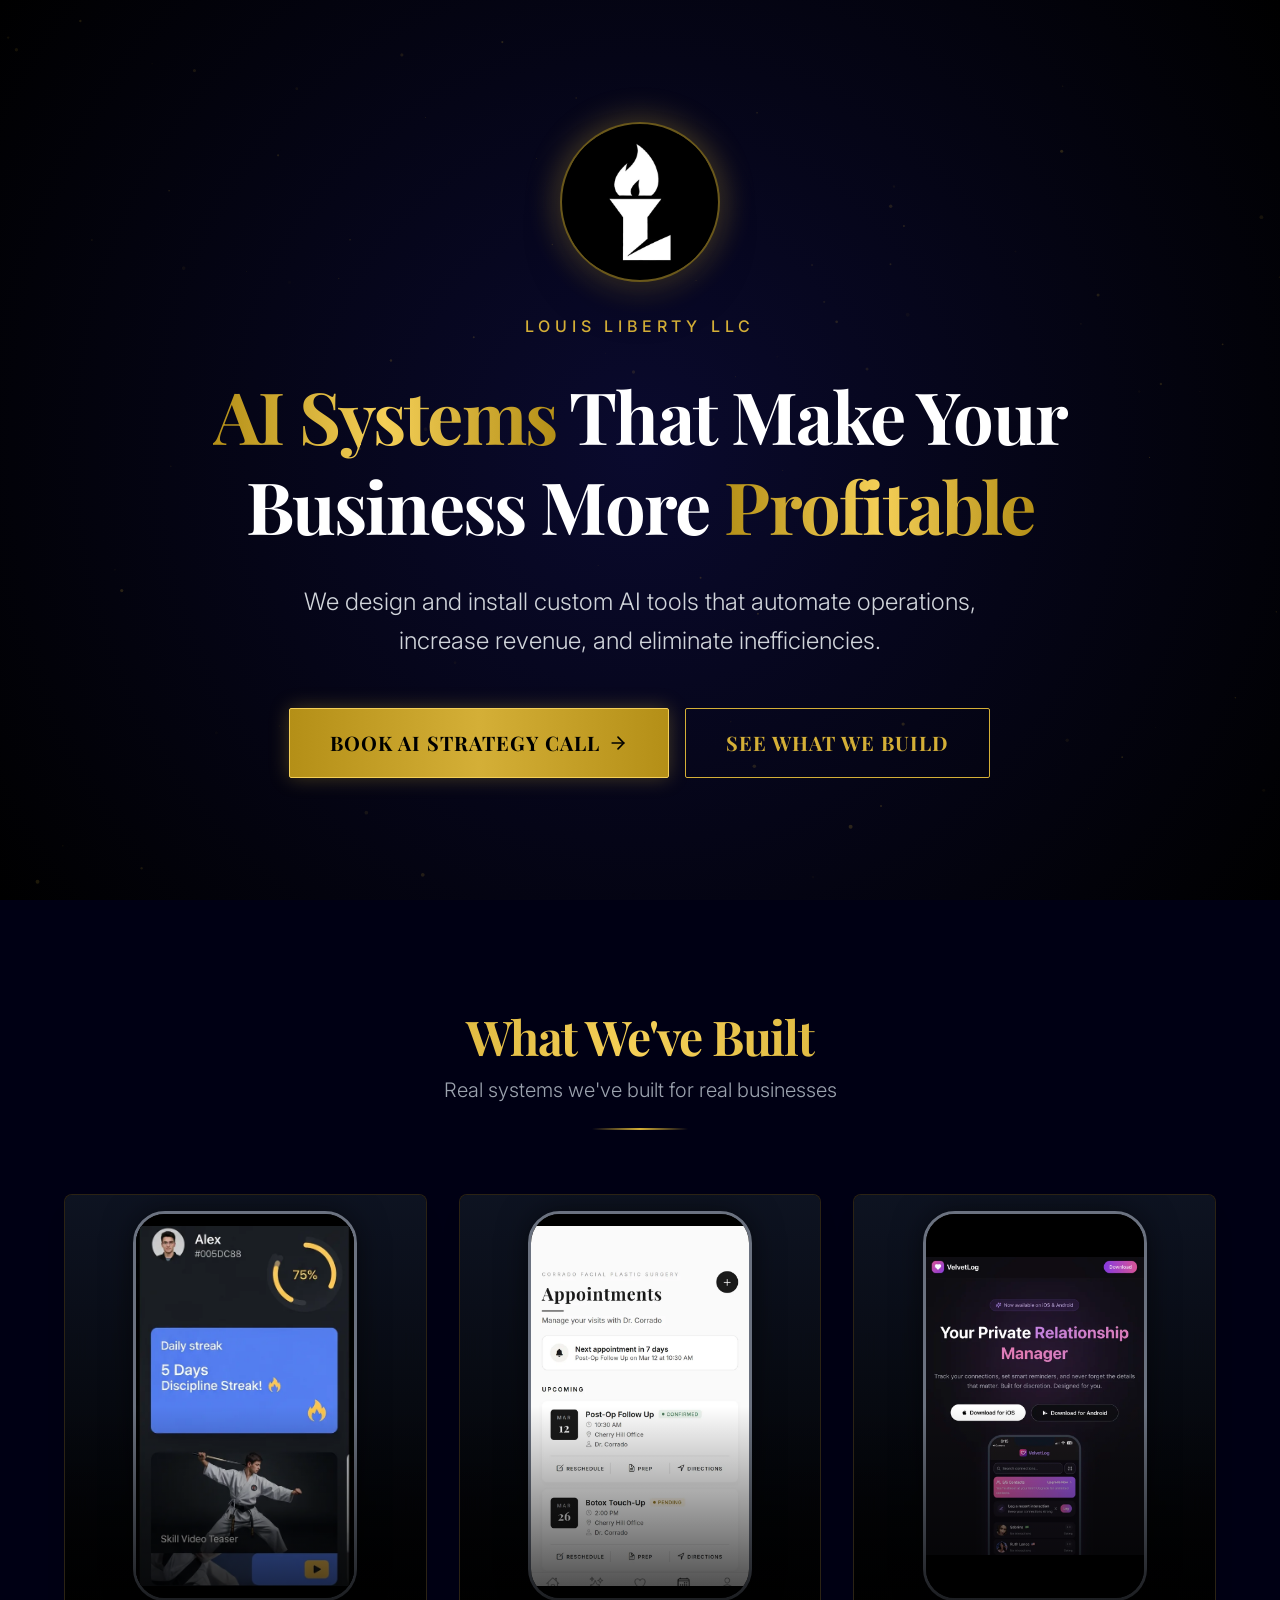
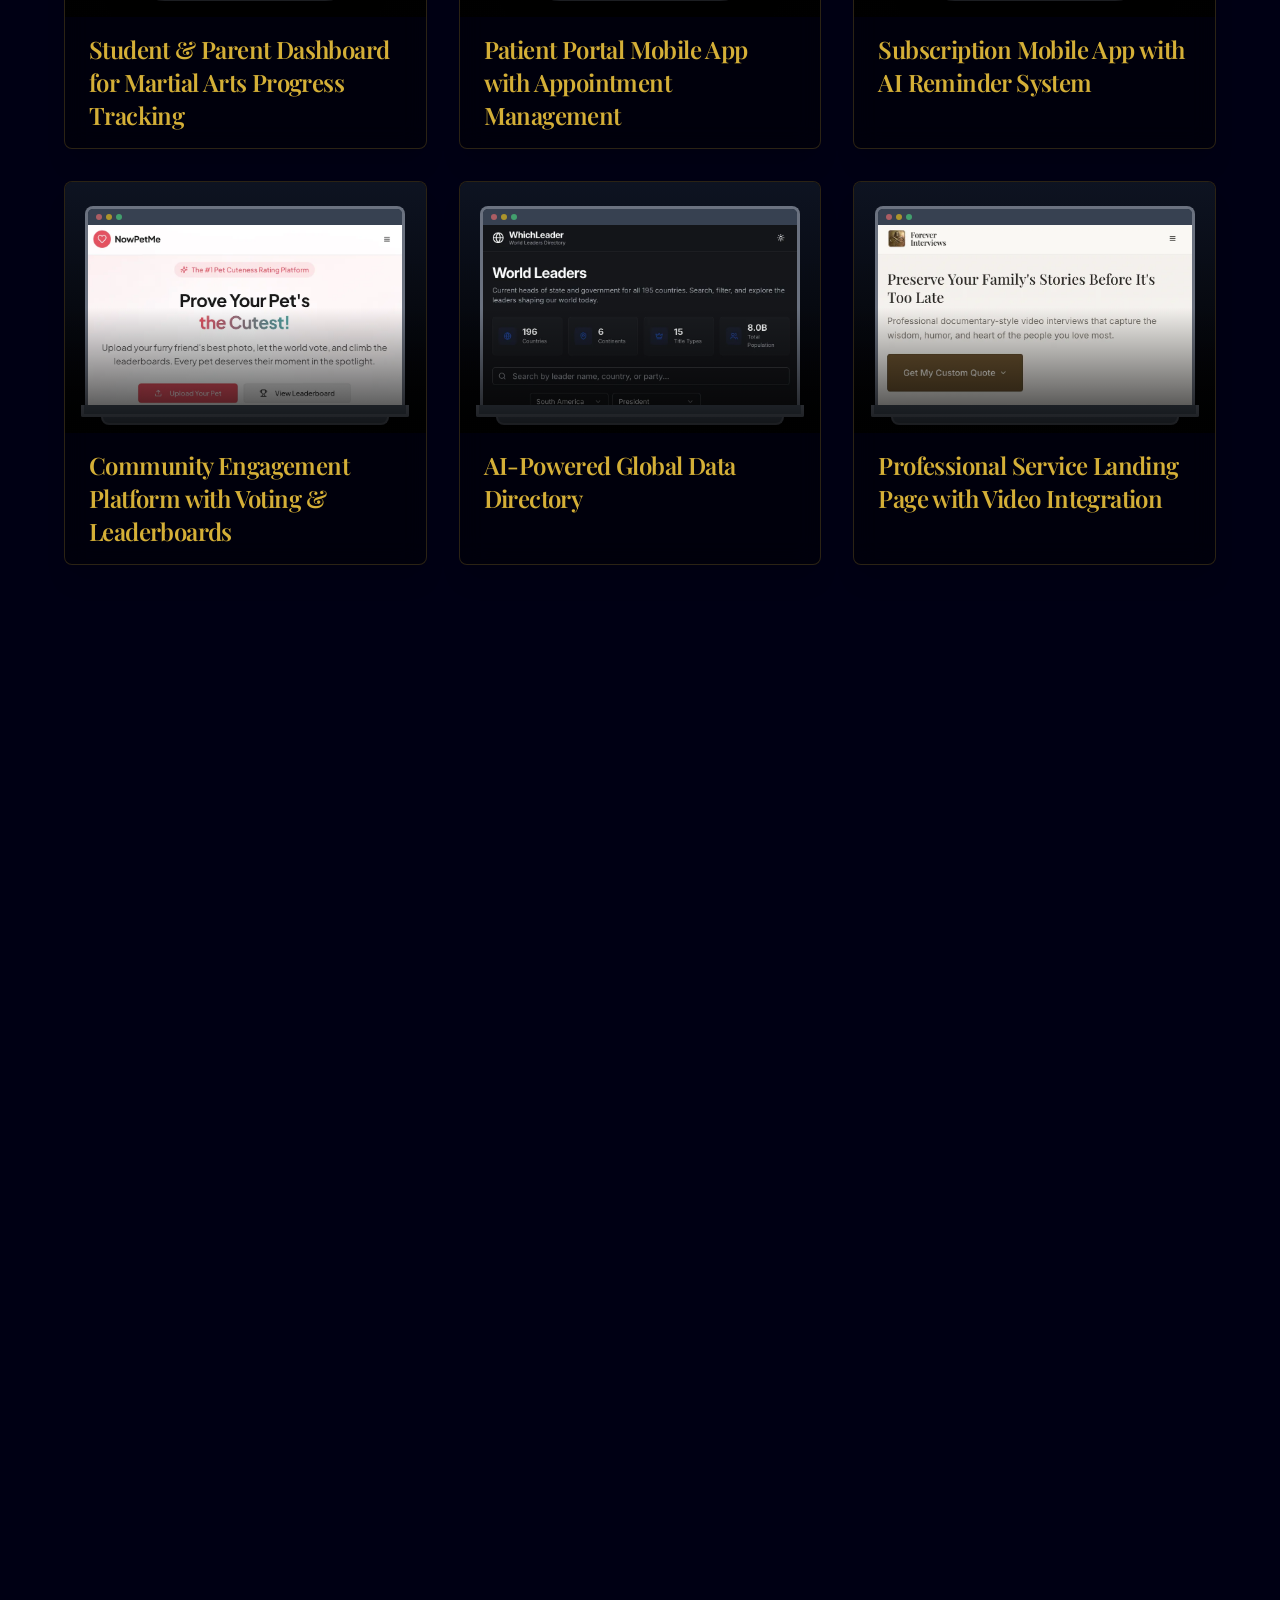
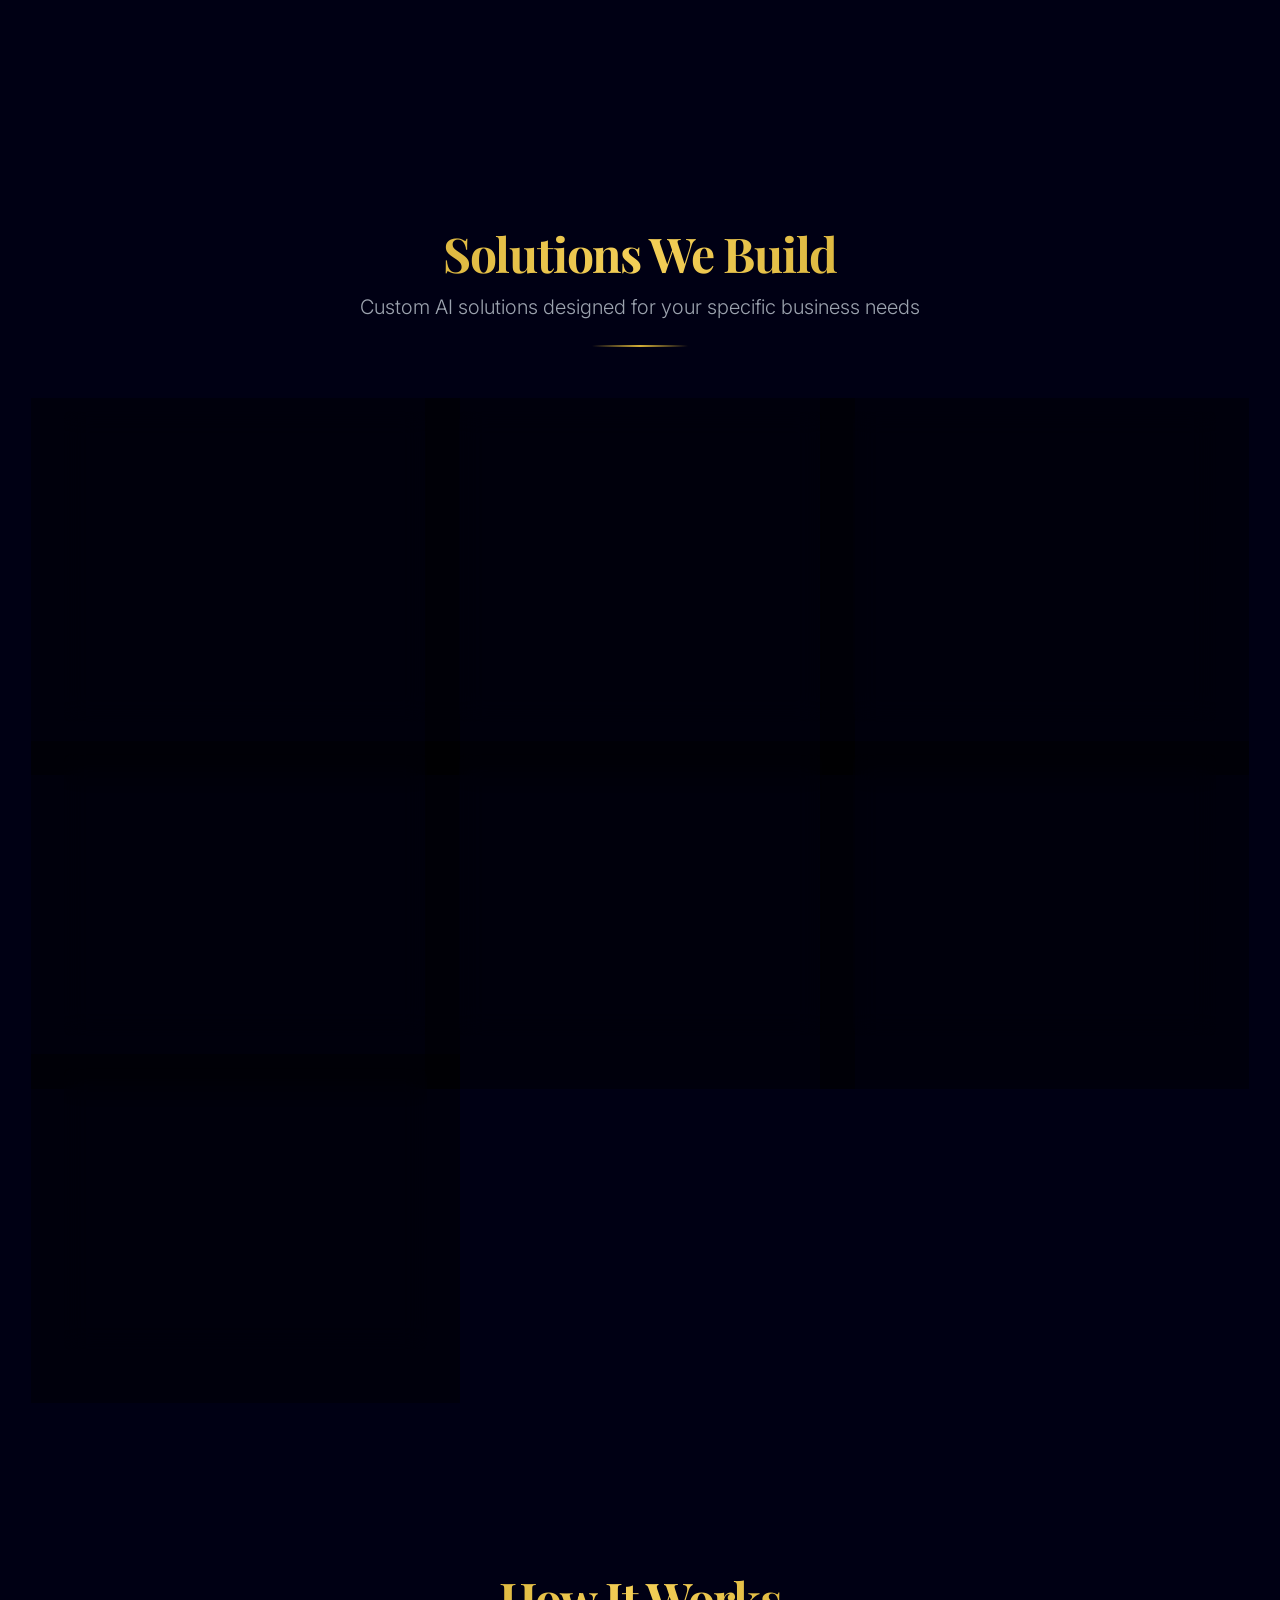
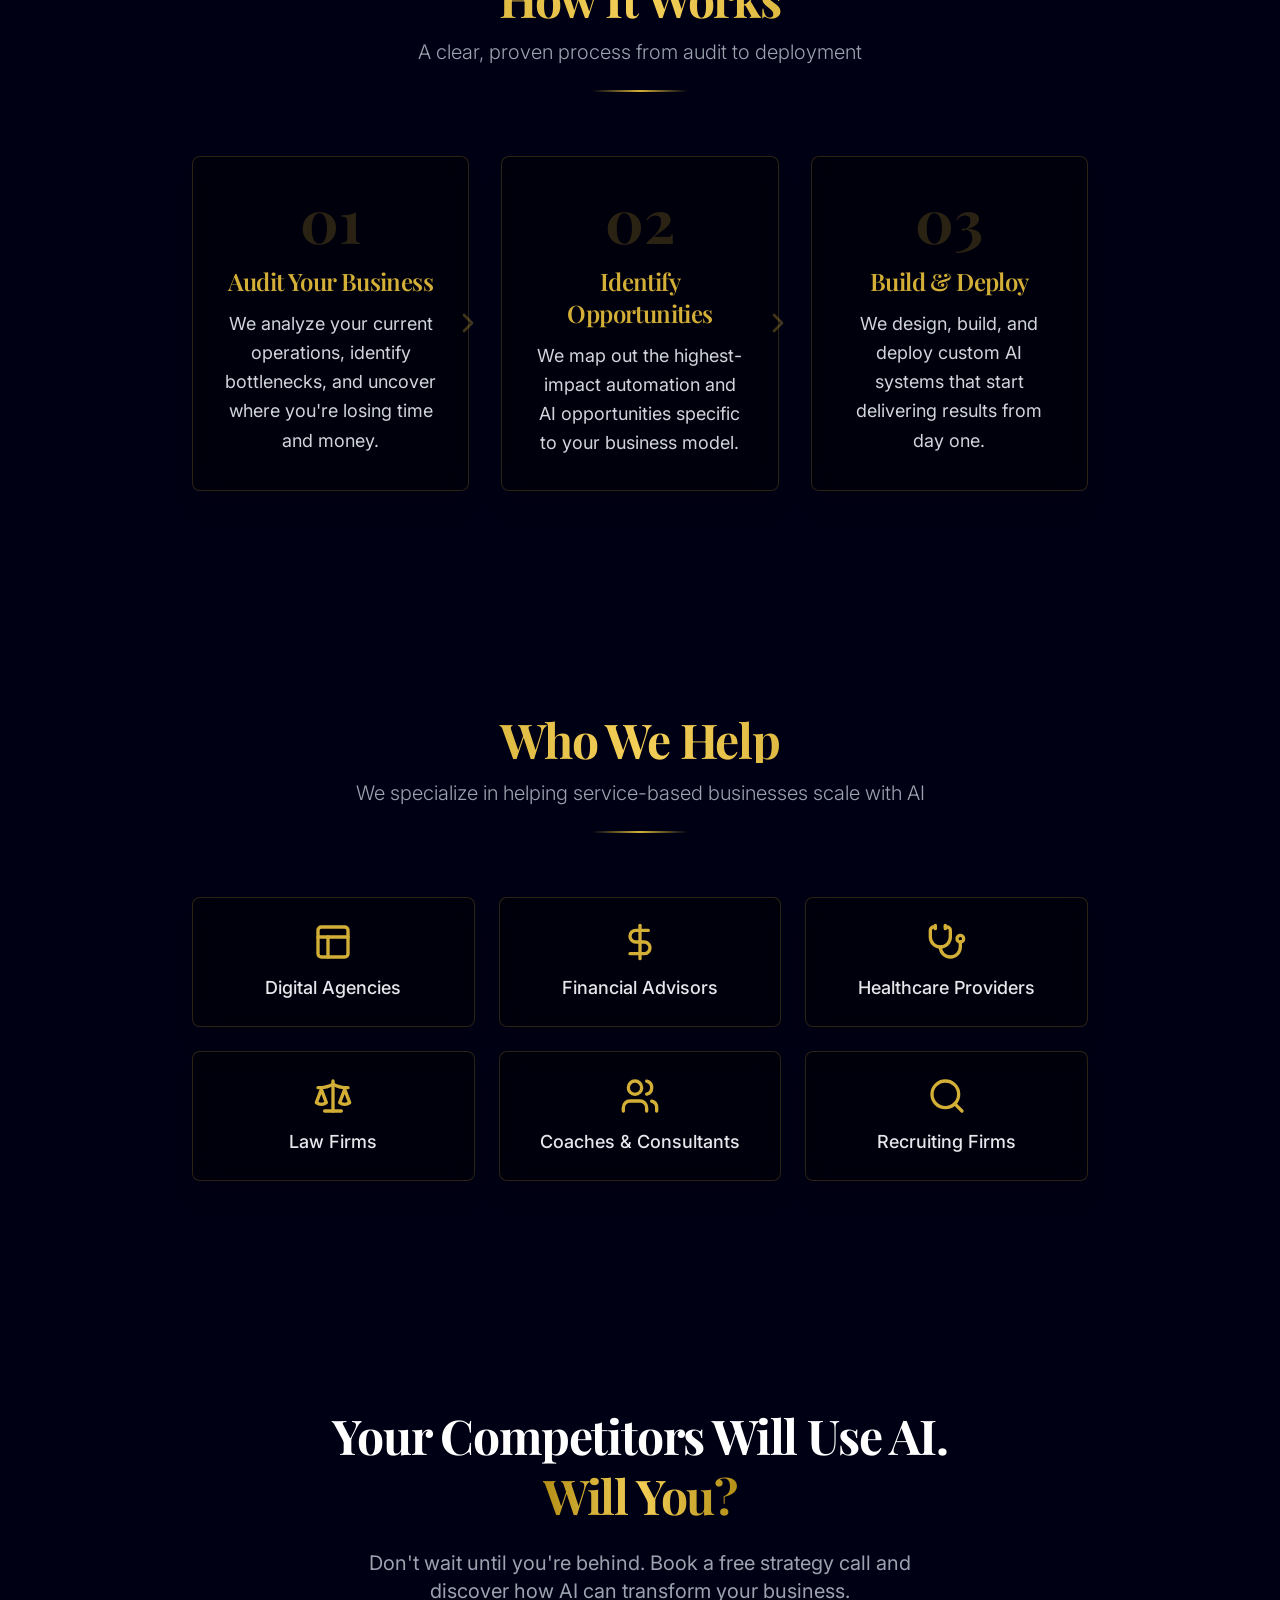
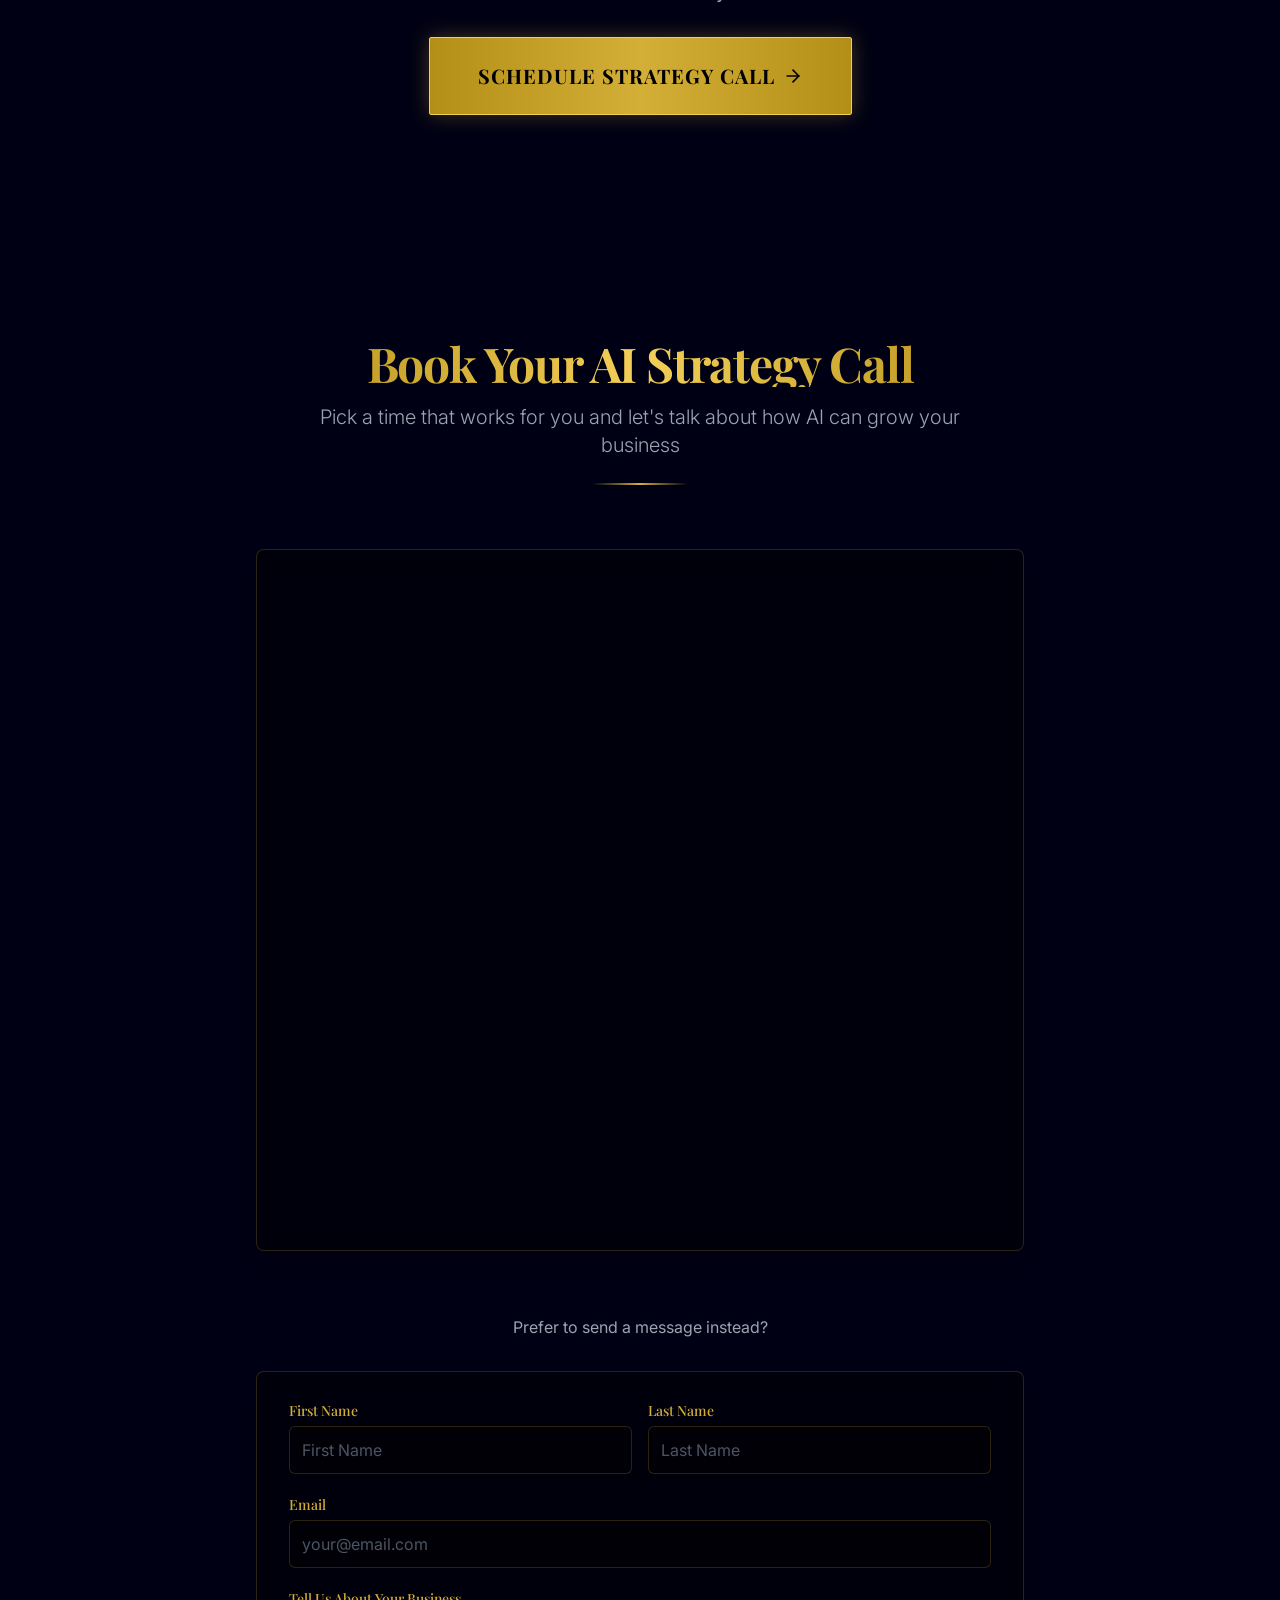
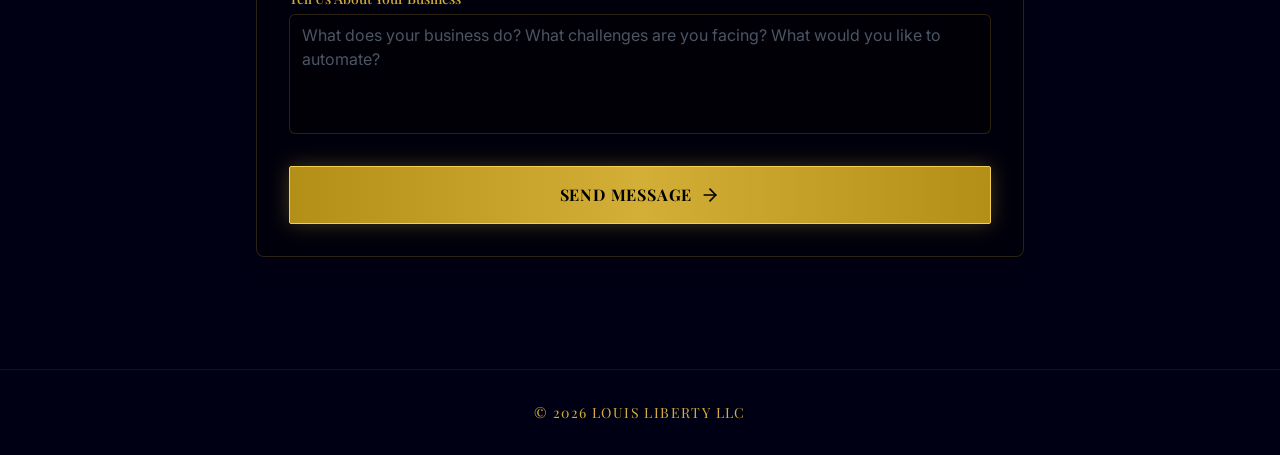
==== index.html @ ab48837b "Louis Liberty LLC static website Plain HTML, CSS and JavaScript. No build step, no server. Contact f" ====
<!DOCTYPE html>
<html lang="en">
<head>
  <meta charset="UTF-8">
  <meta name="viewport" content="width=device-width, initial-scale=1.0">
  <title>AI Systems for Business Growth | Louis Liberty LLC</title>
  <meta name="description" content="Louis Liberty LLC designs and installs custom AI systems that automate operations, increase revenue, and eliminate inefficiency for service-based businesses.">
  <link rel="canonical" href="https://louislibertyllc.com/">
  <meta property="og:title" content="Louis Liberty LLC | AI Systems That Increase Revenue &amp; Eliminate Inefficiency">
  <meta property="og:description" content="Custom-built AI solutions for service businesses ready to scale. We automate operations, capture leads, and streamline workflows with intelligent systems.">
  <meta property="og:type" content="website">
  <meta property="og:url" content="https://louislibertyllc.com/">
  <meta name="theme-color" content="#000014">
  <link rel="icon" type="image/x-icon" href="/favicon.ico">
  <link rel="icon" type="image/png" href="/favicon.png">
  <link rel="apple-touch-icon" sizes="180x180" href="/apple-touch-icon.png">
  <script>document.documentElement.classList.add("js")</script>
  <link rel="preconnect" href="https://fonts.googleapis.com">
  <link rel="preconnect" href="https://fonts.gstatic.com" crossorigin>
  <link href="https://fonts.googleapis.com/css2?family=Inter:wght@300;400;500;600&family=Playfair+Display:ital,wght@0,400;0,600;0,700;1,400&display=swap" rel="stylesheet">
  <link href="https://assets.calendly.com/assets/external/widget.css" rel="stylesheet">
  <link href="/assets/css/styles.css" rel="stylesheet">
  <script src="https://assets.calendly.com/assets/external/widget.js" async></script>
  <script src="/assets/js/main.js" defer></script>
</head>
<body>
  <!-- Icon set (Lucide, ISC license) -->
  <svg width="0" height="0" style="position:absolute" aria-hidden="true">
    <defs>
      <symbol id="i-bot" viewBox="0 0 24 24"><path d="M12 8V4H8"/><rect width="16" height="12" x="4" y="8" rx="2"/><path d="M2 14h2"/><path d="M20 14h2"/><path d="M15 13v2"/><path d="M9 13v2"/></symbol>
      <symbol id="i-phone" viewBox="0 0 24 24"><path d="M22 16.92v3a2 2 0 0 1-2.18 2 19.79 19.79 0 0 1-8.63-3.07 19.5 19.5 0 0 1-6-6 19.79 19.79 0 0 1-3.07-8.67A2 2 0 0 1 4.11 2h3a2 2 0 0 1 2 1.72 12.84 12.84 0 0 0 .7 2.81 2 2 0 0 1-.45 2.11L8.09 9.91a16 16 0 0 0 6 6l1.27-1.27a2 2 0 0 1 2.11-.45 12.84 12.84 0 0 0 2.81.7A2 2 0 0 1 22 16.92z"/></symbol>
      <symbol id="i-workflow" viewBox="0 0 24 24"><rect width="8" height="8" x="3" y="3" rx="2"/><path d="M7 11v4a2 2 0 0 0 2 2h4"/><rect width="8" height="8" x="13" y="13" rx="2"/></symbol>
      <symbol id="i-chart" viewBox="0 0 24 24"><path d="M3 3v18h18"/><path d="M18 17V9"/><path d="M13 17V5"/><path d="M8 17v-3"/></symbol>
      <symbol id="i-layout" viewBox="0 0 24 24"><rect width="18" height="18" x="3" y="3" rx="2"/><path d="M3 9h18"/><path d="M9 21V9"/></symbol>
      <symbol id="i-smartphone" viewBox="0 0 24 24"><rect width="14" height="20" x="5" y="2" rx="2" ry="2"/><path d="M12 18h.01"/></symbol>
      <symbol id="i-refresh" viewBox="0 0 24 24"><path d="M3 12a9 9 0 0 1 9-9 9.75 9.75 0 0 1 6.74 2.74L21 8"/><path d="M21 3v5h-5"/><path d="M21 12a9 9 0 0 1-9 9 9.75 9.75 0 0 1-6.74-2.74L3 16"/><path d="M8 16H3v5"/></symbol>
      <symbol id="i-clock" viewBox="0 0 24 24"><circle cx="12" cy="12" r="10"/><polyline points="12 6 12 12 16 14"/></symbol>
      <symbol id="i-calendar-x" viewBox="0 0 24 24"><path d="M8 2v4"/><path d="M16 2v4"/><rect width="18" height="18" x="3" y="4" rx="2"/><path d="M3 10h18"/><path d="m14 14-4 4"/><path d="m10 14 4 4"/></symbol>
      <symbol id="i-users" viewBox="0 0 24 24"><path d="M16 21v-2a4 4 0 0 0-4-4H6a4 4 0 0 0-4 4v2"/><circle cx="9" cy="7" r="4"/><path d="M22 21v-2a4 4 0 0 0-3-3.87"/><path d="M16 3.13a4 4 0 0 1 0 7.75"/></symbol>
      <symbol id="i-eye" viewBox="0 0 24 24"><path d="M2 12s3-7 10-7 10 7 10 7-3 7-10 7-10-7-10-7Z"/><circle cx="12" cy="12" r="3"/></symbol>
      <symbol id="i-dollar" viewBox="0 0 24 24"><line x1="12" x2="12" y1="2" y2="22"/><path d="M17 5H9.5a3.5 3.5 0 0 0 0 7h5a3.5 3.5 0 0 1 0 7H6"/></symbol>
      <symbol id="i-repeat" viewBox="0 0 24 24"><path d="m17 2 4 4-4 4"/><path d="M3 11v-1a4 4 0 0 1 4-4h14"/><path d="m7 22-4-4 4-4"/><path d="M21 13v1a4 4 0 0 1-4 4H3"/></symbol>
      <symbol id="i-search" viewBox="0 0 24 24"><circle cx="11" cy="11" r="8"/><path d="m21 21-4.3-4.3"/></symbol>
      <symbol id="i-scale" viewBox="0 0 24 24"><path d="m16 16 3-8 3 8c-.87.65-1.92 1-3 1s-2.13-.35-3-1Z"/><path d="m2 16 3-8 3 8c-.87.65-1.92 1-3 1s-2.13-.35-3-1Z"/><path d="M7 21h10"/><path d="M12 3v18"/><path d="M3 7h2c2 0 5-1 7-2 2 1 5 2 7 2h2"/></symbol>
      <symbol id="i-stethoscope" viewBox="0 0 24 24"><path d="M11 2v2"/><path d="M5 2v2"/><path d="M5 3H4a2 2 0 0 0-2 2v4a6 6 0 0 0 12 0V5a2 2 0 0 0-2-2h-1"/><path d="M8 15a6 6 0 0 0 12 0v-3"/><circle cx="20" cy="10" r="2"/></symbol>
      <symbol id="i-chevron-right" viewBox="0 0 24 24"><path d="m9 18 6-6-6-6"/></symbol>
      <symbol id="i-arrow-right" viewBox="0 0 24 24"><path d="M5 12h14"/><path d="m12 5 7 7-7 7"/></symbol>
      <symbol id="i-loader" viewBox="0 0 24 24"><path d="M21 12a9 9 0 1 1-6.219-8.56"/></symbol>
    </defs>
  </svg>

  <canvas id="particles" aria-hidden="true"></canvas>

  <main>
    <!-- HERO -->
    <section class="hero">
      <div class="hero-inner stagger" data-animate="load">
        <div class="logo-wrap reveal">
          <div class="logo-glow"></div>
          <div class="logo-circle">
            <img src="/assets/img/logo.webp" alt="Louis Liberty LLC Logo" width="400" height="400">
          </div>
        </div>
        <p class="eyebrow reveal">Louis Liberty LLC</p>
        <h1 class="hero-title reveal">
          <span class="text-gold">AI Systems</span><span> That Make Your</span><br>
          <span>Business More </span><span class="text-gold">Profitable</span>
        </h1>
        <p class="hero-sub reveal">We design and install custom AI tools that automate operations, increase revenue, and eliminate inefficiencies.</p>
        <div class="hero-buttons reveal">
          <a class="btn btn-solid btn-lg" href="#contact">
            <span class="btn-label">Book AI Strategy Call <svg class="icon icon-sm"><use href="#i-arrow-right"/></svg></span>
            <span class="btn-shine"></span>
          </a>
          <a class="btn btn-outline btn-lg" href="#portfolio">
            <span class="btn-label">See What We Build</span>
            <span class="btn-shine"></span>
          </a>
        </div>
      </div>
    </section>

    <!-- PORTFOLIO -->
    <section id="portfolio" class="section">
      <div class="container-6xl stagger" data-animate>
        <div class="section-heading reveal">
          <h2 class="text-gold">What We've Built</h2>
          <p>Real systems we've built for real businesses</p>
          <div class="heading-rule"></div>
        </div>

        <div class="grid grid-portfolio">
          <article class="card portfolio-card reveal">
            <div class="frame-stage">
              <div class="phone">
                <div class="phone-top"><div class="phone-notch"></div></div>
                <div class="phone-screen"><img class="img-zoomed" src="/assets/img/work-martial-arts.webp" alt="Student and parent dashboard app for martial arts progress tracking" loading="lazy" width="700" height="1283"></div>
                <div class="phone-bottom"></div>
              </div>
            </div>
            <h3>Student &amp; Parent Dashboard for Martial Arts Progress Tracking</h3>
          </article>

          <article class="card portfolio-card reveal">
            <div class="frame-stage">
              <div class="phone">
                <div class="phone-top"><div class="phone-notch"></div></div>
                <div class="phone-screen"><img class="img-cover-top" src="/assets/img/work-patient-portal.webp" alt="Patient portal mobile app with appointment management" loading="lazy" width="700" height="1260"></div>
                <div class="phone-bottom"></div>
              </div>
            </div>
            <h3>Patient Portal Mobile App with Appointment Management</h3>
          </article>

          <article class="card portfolio-card reveal">
            <div class="frame-stage">
              <div class="phone">
                <div class="phone-top"><div class="phone-notch"></div></div>
                <div class="phone-screen"><img class="img-contain" src="/assets/img/work-reminder-app.webp" alt="Subscription mobile app with AI reminder system" loading="lazy" width="700" height="954"></div>
                <div class="phone-bottom"></div>
              </div>
            </div>
            <h3>Subscription Mobile App with AI Reminder System</h3>
          </article>

          <article class="card portfolio-card reveal">
            <div class="frame-stage frame-stage-laptop">
              <div class="laptop">
                <div class="laptop-screen">
                  <div class="laptop-bar"><i class="dot dot-r"></i><i class="dot dot-y"></i><i class="dot dot-g"></i></div>
                  <img src="/assets/img/work-community-platform.webp" alt="Community engagement platform with voting and leaderboards" loading="lazy" width="900" height="1193">
                </div>
                <div class="laptop-base"></div>
                <div class="laptop-foot"></div>
              </div>
            </div>
            <h3>Community Engagement Platform with Voting &amp; Leaderboards</h3>
          </article>

          <article class="card portfolio-card reveal">
            <div class="frame-stage frame-stage-laptop">
              <div class="laptop">
                <div class="laptop-screen">
                  <div class="laptop-bar"><i class="dot dot-r"></i><i class="dot dot-y"></i><i class="dot dot-g"></i></div>
                  <img src="/assets/img/work-data-directory.webp" alt="AI-powered global data directory" loading="lazy" width="900" height="1187">
                </div>
                <div class="laptop-base"></div>
                <div class="laptop-foot"></div>
              </div>
            </div>
            <h3>AI-Powered Global Data Directory</h3>
          </article>

          <article class="card portfolio-card reveal">
            <div class="frame-stage frame-stage-laptop">
              <div class="laptop">
                <div class="laptop-screen">
                  <div class="laptop-bar"><i class="dot dot-r"></i><i class="dot dot-y"></i><i class="dot dot-g"></i></div>
                  <img src="/assets/img/work-landing-page.webp" alt="Professional service landing page with video integration" loading="lazy" width="900" height="1210">
                </div>
                <div class="laptop-base"></div>
                <div class="laptop-foot"></div>
              </div>
            </div>
            <h3>Professional Service Landing Page with Video Integration</h3>
          </article>
        </div>
      </div>
    </section>

    <!-- PROBLEMS -->
    <section class="section">
      <div class="container-4xl stagger" data-animate>
        <div class="section-heading reveal">
          <h2 class="text-gold">Are You Dealing With This?</h2>
          <div class="heading-rule"></div>
        </div>

        <div class="grid grid-problems">
          <div class="card problem reveal"><span class="icon-badge"><svg class="icon"><use href="#i-phone"/></svg></span><p>Missing calls from potential customers?</p></div>
          <div class="card problem reveal"><span class="icon-badge"><svg class="icon"><use href="#i-clock"/></svg></span><p>Slow follow-ups costing you deals?</p></div>
          <div class="card problem reveal"><span class="icon-badge"><svg class="icon"><use href="#i-calendar-x"/></svg></span><p>Manual scheduling eating up your day?</p></div>
          <div class="card problem reveal"><span class="icon-badge"><svg class="icon"><use href="#i-users"/></svg></span><p>Employees wasting time on repetitive tasks?</p></div>
          <div class="card problem reveal"><span class="icon-badge"><svg class="icon"><use href="#i-eye"/></svg></span><p>No visibility into business performance?</p></div>
          <div class="card problem reveal"><span class="icon-badge"><svg class="icon"><use href="#i-dollar"/></svg></span><p>Revenue leaking through the cracks?</p></div>
          <div class="card problem reveal"><span class="icon-badge"><svg class="icon"><use href="#i-repeat"/></svg></span><p>Repeating the same tasks every single week?</p></div>
        </div>

        <div class="card callout reveal">
          <p>We build AI systems that <span class="text-gold">eliminate these problems.</span></p>
        </div>
      </div>
    </section>

    <!-- SOLUTIONS -->
    <section class="section">
      <div class="container-6xl stagger" data-animate>
        <div class="section-heading reveal">
          <h2 class="text-gold">Solutions We Build</h2>
          <p>Custom AI solutions designed for your specific business needs</p>
          <div class="heading-rule"></div>
        </div>

        <div class="grid grid-solutions">
          <div class="card solution reveal"><span class="icon-badge icon-badge-lg"><svg class="icon"><use href="#i-bot"/></svg></span><h3>AI Chatbots</h3><p>24/7 intelligent assistants that engage visitors, qualify leads, and answer questions instantly.</p></div>
          <div class="card solution reveal"><span class="icon-badge icon-badge-lg"><svg class="icon"><use href="#i-phone"/></svg></span><h3>AI Phone Agents</h3><p>Never miss a call again. AI-powered phone systems that book appointments and capture every lead.</p></div>
          <div class="card solution reveal"><span class="icon-badge icon-badge-lg"><svg class="icon"><use href="#i-workflow"/></svg></span><h3>Workflow Automation</h3><p>Eliminate manual processes with intelligent automation that runs your operations on autopilot.</p></div>
          <div class="card solution reveal"><span class="icon-badge icon-badge-lg"><svg class="icon"><use href="#i-refresh"/></svg></span><h3>Automated Follow-Up</h3><p>Nurture every lead with perfectly timed, personalized follow-up sequences that close more deals.</p></div>
          <div class="card solution reveal"><span class="icon-badge icon-badge-lg"><svg class="icon"><use href="#i-chart"/></svg></span><h3>KPI Dashboards</h3><p>Real-time performance tracking that gives you complete visibility into what drives your profits.</p></div>
          <div class="card solution reveal"><span class="icon-badge icon-badge-lg"><svg class="icon"><use href="#i-layout"/></svg></span><h3>Custom Web Apps</h3><p>Purpose-built web applications designed around your specific business workflows and needs.</p></div>
          <div class="card solution reveal"><span class="icon-badge icon-badge-lg"><svg class="icon"><use href="#i-smartphone"/></svg></span><h3>Custom Mobile Apps</h3><p>Native mobile experiences that keep your customers engaged and your team connected anywhere.</p></div>
        </div>
      </div>
    </section>

    <!-- HOW IT WORKS -->
    <section class="section">
      <div class="container-4xl stagger" data-animate>
        <div class="section-heading reveal">
          <h2 class="text-gold">How It Works</h2>
          <p>A clear, proven process from audit to deployment</p>
          <div class="heading-rule"></div>
        </div>

        <div class="grid grid-steps">
          <div class="card step reveal">
            <div class="step-number">01</div>
            <h3>Audit Your Business</h3>
            <p>We analyze your current operations, identify bottlenecks, and uncover where you're losing time and money.</p>
            <svg class="icon step-arrow" aria-hidden="true"><use href="#i-chevron-right"/></svg>
          </div>
          <div class="card step reveal">
            <div class="step-number">02</div>
            <h3>Identify Opportunities</h3>
            <p>We map out the highest-impact automation and AI opportunities specific to your business model.</p>
            <svg class="icon step-arrow" aria-hidden="true"><use href="#i-chevron-right"/></svg>
          </div>
          <div class="card step reveal">
            <div class="step-number">03</div>
            <h3>Build &amp; Deploy</h3>
            <p>We design, build, and deploy custom AI systems that start delivering results from day one.</p>
          </div>
        </div>
      </div>
    </section>

    <!-- INDUSTRIES -->
    <section class="section">
      <div class="container-4xl stagger" data-animate>
        <div class="section-heading reveal">
          <h2 class="text-gold">Who We Help</h2>
          <p>We specialize in helping service-based businesses scale with AI</p>
          <div class="heading-rule"></div>
        </div>

        <div class="grid grid-industries">
          <div class="card industry reveal"><svg class="icon"><use href="#i-layout"/></svg><p>Digital Agencies</p></div>
          <div class="card industry reveal"><svg class="icon"><use href="#i-dollar"/></svg><p>Financial Advisors</p></div>
          <div class="card industry reveal"><svg class="icon"><use href="#i-stethoscope"/></svg><p>Healthcare Providers</p></div>
          <div class="card industry reveal"><svg class="icon"><use href="#i-scale"/></svg><p>Law Firms</p></div>
          <div class="card industry reveal"><svg class="icon"><use href="#i-users"/></svg><p>Coaches &amp; Consultants</p></div>
          <div class="card industry reveal"><svg class="icon"><use href="#i-search"/></svg><p>Recruiting Firms</p></div>
        </div>
      </div>
    </section>

    <!-- CTA -->
    <section class="section">
      <div class="container-3xl center stagger" data-animate>
        <h2 class="cta-title reveal">Your Competitors Will Use AI.<br><span class="text-gold">Will You?</span></h2>
        <p class="cta-sub reveal">Don't wait until you're behind. Book a free strategy call and discover how AI can transform your business.</p>
        <div class="reveal">
          <a class="btn btn-solid btn-xl" href="#contact">
            <span class="btn-label">Schedule Strategy Call <svg class="icon icon-sm"><use href="#i-arrow-right"/></svg></span>
            <span class="btn-shine"></span>
          </a>
        </div>
      </div>
    </section>

    <!-- CONTACT -->
    <section id="contact" class="section">
      <div class="container-3xl stagger" data-animate>
        <div class="section-heading reveal">
          <h2 class="text-gold">Book Your AI Strategy Call</h2>
          <p>Pick a time that works for you and let's talk about how AI can grow your business</p>
          <div class="heading-rule"></div>
        </div>

        <div class="card calendly-card reveal">
          <div id="calendly-embed" class="calendly-embed">
            <noscript><p class="calendly-fallback"><a href="https://calendly.com/louislibertyllc/30min">Book a 30-minute call on Calendly</a></p></noscript>
          </div>
        </div>

        <div class="message-block reveal">
          <p class="message-intro">Prefer to send a message instead?</p>
          <div class="card form-card">
            <form id="contact-form" novalidate>
              <div class="form-row">
                <div class="field">
                  <label for="firstName">First Name</label>
                  <input id="firstName" name="firstName" type="text" placeholder="First Name" autocomplete="given-name">
                  <p class="field-error" data-error-for="firstName"></p>
                </div>
                <div class="field">
                  <label for="lastName">Last Name</label>
                  <input id="lastName" name="lastName" type="text" placeholder="Last Name" autocomplete="family-name">
                  <p class="field-error" data-error-for="lastName"></p>
                </div>
              </div>
              <div class="field">
                <label for="email">Email</label>
                <input id="email" name="email" type="email" placeholder="your@email.com" autocomplete="email">
                <p class="field-error" data-error-for="email"></p>
              </div>
              <div class="field">
                <label for="message">Tell Us About Your Business</label>
                <textarea id="message" name="message" placeholder="What does your business do? What challenges are you facing? What would you like to automate?"></textarea>
                <p class="field-error" data-error-for="message"></p>
              </div>
              <!-- Spam trap: real visitors never see or fill this -->
              <input type="checkbox" name="botcheck" class="hp" tabindex="-1" autocomplete="off" aria-hidden="true">
              <button class="btn btn-solid btn-block" type="submit">
                <span class="btn-label" data-state="idle">Send Message <svg class="icon icon-sm"><use href="#i-arrow-right"/></svg></span>
                <span class="btn-label" data-state="busy" hidden><svg class="icon icon-xs spin"><use href="#i-loader"/></svg> Sending...</span>
                <span class="btn-shine"></span>
              </button>
            </form>
          </div>
        </div>
      </div>
    </section>
  </main>

  <footer class="footer">
    <p>&copy; <span id="year">2026</span> LOUIS LIBERTY LLC</p>
  </footer>

  <div id="toast" class="toast" role="status" aria-live="polite" hidden>
    <p class="toast-title"></p>
    <p class="toast-body"></p>
  </div>
</body>
</html>
---- assets/css/styles.css ----
/* Louis Liberty LLC — site styles
   Plain CSS, no build step. Breakpoints: 640px (sm), 768px (md), 1024px (lg). */

:root {
  --gold: #D4AF37;
  --gold-light: #F4CF57;
  --gold-dark: #B48F17;
  --gold-rgb: 212, 175, 55;
  --bg: #000014;
  --fg: #EEEADF;
  --gray-200: #e5e7eb;
  --gray-300: #d1d5db;
  --gray-400: #9ca3af;
  --gray-500: #6b7280;
  --gray-600: #4b5563;
  --gray-700: #374151;
  --gray-800: #1f2937;
  --gray-900: #111827;
  --red-400: #f87171;
  --radius: 0.5rem;
  --font-sans: 'Inter', system-ui, -apple-system, 'Segoe UI', sans-serif;
  --font-serif: 'Playfair Display', Georgia, serif;
  --gold-gradient: linear-gradient(to right, var(--gold-dark), var(--gold-light), var(--gold-dark));
}

/* ---------- Base ---------- */
*, *::before, *::after { box-sizing: border-box; }
* { margin: 0; }

html { -webkit-text-size-adjust: 100%; }
@media (prefers-reduced-motion: no-preference) {
  html { scroll-behavior: smooth; }
}

body {
  min-height: 100vh;
  overflow-x: hidden;
  font-family: var(--font-sans);
  line-height: 1.5;
  color: var(--fg);
  background-color: var(--bg);
  background-image: radial-gradient(circle at center, #0a0a2e 0%, #000000 100%);
  background-attachment: fixed;
  -webkit-font-smoothing: antialiased;
  -moz-osx-font-smoothing: grayscale;
}

::selection { background: rgba(var(--gold-rgb), 0.3); color: var(--bg); }

h1, h2, h3 {
  font-family: var(--font-serif);
  font-weight: 700;
  letter-spacing: -0.025em;
}

img, svg { display: block; max-width: 100%; }
a { color: inherit; text-decoration: none; }

::-webkit-scrollbar { width: 8px; }
::-webkit-scrollbar-track { background: var(--bg); }
::-webkit-scrollbar-thumb { background: rgba(var(--gold-rgb), 0.2); border-radius: 9999px; }

.icon {
  width: 1.5rem;
  height: 1.5rem;
  fill: none;
  stroke: currentColor;
  stroke-width: 2;
  stroke-linecap: round;
  stroke-linejoin: round;
  flex-shrink: 0;
}
.icon-sm { width: 1.25rem; height: 1.25rem; }
.icon-xs { width: 1rem; height: 1rem; }

.text-gold {
  background-image: var(--gold-gradient);
  -webkit-background-clip: text;
  background-clip: text;
  color: transparent;
}

.center { text-align: center; }

#particles {
  position: fixed;
  inset: 0;
  z-index: 0;
  pointer-events: none;
  opacity: 0.4;
}

main, .footer { position: relative; z-index: 1; }

/* ---------- Layout ---------- */
.section { padding: 5rem 1rem; }
.container-3xl { max-width: 48rem; margin: 0 auto; }
.container-4xl { max-width: 56rem; margin: 0 auto; }
.container-6xl { max-width: 72rem; margin: 0 auto; }

.grid { display: grid; gap: 1.5rem; }
.grid-portfolio, .grid-solutions, .grid-steps, .grid-problems { grid-template-columns: 1fr; }
.grid-problems { gap: 1rem; }
.grid-industries { grid-template-columns: repeat(2, minmax(0, 1fr)); gap: 1rem; }

/* ---------- Cards ---------- */
.card {
  background: rgba(0, 0, 0, 0.4);
  -webkit-backdrop-filter: blur(12px);
  backdrop-filter: blur(12px);
  border: 1px solid rgba(var(--gold-rgb), 0.2);
  border-radius: var(--radius);
  box-shadow: 0 20px 25px -5px rgba(0, 0, 0, 0.1), 0 8px 10px -6px rgba(0, 0, 0, 0.1);
  transition: border-color 0.3s ease, background-color 0.3s ease;
}
.card:hover { border-color: rgba(var(--gold-rgb), 0.4); }

.icon-badge {
  display: flex;
  align-items: center;
  justify-content: center;
  flex-shrink: 0;
  width: 3.5rem;
  height: 3.5rem;
  border-radius: 9999px;
  background: rgba(var(--gold-rgb), 0.1);
  border: 1px solid rgba(var(--gold-rgb), 0.3);
  color: var(--gold);
  transition: background-color 0.3s ease;
}
.icon-badge .icon { width: 1.75rem; height: 1.75rem; }
.icon-badge-lg { width: 4rem; height: 4rem; margin: 0 auto 1.25rem; }
.icon-badge-lg .icon { width: 2rem; height: 2rem; }

/* ---------- Section headings ---------- */
.section-heading { text-align: center; margin-bottom: 3rem; }
.section-heading h2 {
  font-size: 1.875rem;
  line-height: 2.25rem;
  margin-bottom: 1rem;
}
.section-heading p {
  max-width: 42rem;
  margin: 0 auto;
  color: var(--gray-400);
  font-size: 1.125rem;
  line-height: 1.75rem;
  font-weight: 300;
}
.heading-rule {
  width: 6rem;
  height: 2px;
  margin: 1.5rem auto 0;
  background: linear-gradient(to right, transparent, var(--gold), transparent);
}

/* ---------- Buttons ---------- */
.btn {
  position: relative;
  display: inline-flex;
  align-items: center;
  justify-content: center;
  overflow: hidden;
  padding: 1rem 2rem;
  border-radius: 2px;
  font-family: var(--font-serif);
  font-weight: 700;
  font-size: 1rem;
  line-height: 1.5rem;
  letter-spacing: 0.05em;
  text-transform: uppercase;
  cursor: pointer;
  transition: transform 0.2s ease, box-shadow 0.3s ease, background-color 0.3s ease;
}
.btn:hover { transform: scale(1.02); }
.btn:active { transform: scale(0.98); }
.btn:focus-visible { outline: 2px solid var(--gold-light); outline-offset: 3px; }
.btn[disabled] { opacity: 0.7; cursor: wait; transform: none; }

.btn-label {
  position: relative;
  z-index: 1;
  display: flex;
  align-items: center;
  justify-content: center;
  gap: 0.5rem;
}
.btn-label[hidden] { display: none; }

.btn-solid {
  color: #000;
  background: linear-gradient(to right, var(--gold-dark), var(--gold), var(--gold-dark));
  border: 1px solid var(--gold-light);
  box-shadow: 0 0 20px rgba(var(--gold-rgb), 0.3);
}
.btn-solid:hover { box-shadow: 0 0 35px rgba(var(--gold-rgb), 0.5); }

.btn-outline {
  color: var(--gold);
  background: transparent;
  border: 1px solid var(--gold);
}
.btn-outline:hover {
  background: rgba(var(--gold-rgb), 0.1);
  box-shadow: 0 0 20px rgba(var(--gold-rgb), 0.2);
}

.btn-shine {
  position: absolute;
  inset: 0;
  z-index: 0;
  pointer-events: none;
  transform: translateX(-100%);
  background: linear-gradient(to right, transparent, rgba(255, 255, 255, 0.2), transparent);
}
.btn:hover .btn-shine { animation: shimmer 1.5s infinite; }
@keyframes shimmer {
  from { transform: translateX(-100%); }
  to { transform: translateX(100%); }
}

.btn-lg { font-size: 1.125rem; line-height: 1.75rem; padding: 1.25rem 2.5rem; }
.btn-xl { font-size: 1.125rem; line-height: 1.75rem; padding: 1.5rem 3rem; }
.btn-block { width: 100%; margin-top: 0.5rem; }

/* ---------- Hero ---------- */
.hero {
  min-height: 100vh;
  min-height: 100svh;
  display: flex;
  align-items: center;
  justify-content: center;
  padding: 3rem 1rem;
}
.hero-inner {
  max-width: 56rem;
  margin: 0 auto;
  display: flex;
  flex-direction: column;
  align-items: center;
  gap: 2rem;
  text-align: center;
}

.logo-wrap { position: relative; }
.logo-glow {
  position: absolute;
  inset: -0.25rem;
  border-radius: 9999px;
  background: var(--gold);
  opacity: 0.3;
  filter: blur(16px);
  transition: opacity 0.7s ease;
}
.logo-wrap:hover .logo-glow { opacity: 0.6; }
.logo-circle {
  position: relative;
  width: 8rem;
  height: 8rem;
  padding: 0.5rem;
  border-radius: 9999px;
  border: 2px solid rgba(var(--gold-rgb), 0.5);
  background: #000;
  overflow: hidden;
  display: flex;
  align-items: center;
  justify-content: center;
  box-shadow: 0 25px 50px -12px rgba(0, 0, 0, 0.25);
}
.logo-circle img { width: 100%; height: 100%; object-fit: contain; }

.eyebrow {
  color: var(--gold);
  font-size: 0.875rem;
  line-height: 1.25rem;
  font-weight: 500;
  letter-spacing: 0.3em;
  text-transform: uppercase;
}

.hero-title {
  font-size: 2.25rem;
  line-height: 1.25;
  color: #fff;
}

.hero-sub {
  max-width: 42rem;
  color: var(--gray-300);
  font-size: 1.125rem;
  line-height: 1.625;
  font-weight: 300;
}

.hero-buttons {
  display: flex;
  flex-direction: column;
  gap: 1rem;
  width: 100%;
  margin-top: 1rem;
}

/* ---------- Portfolio ---------- */
.portfolio-card { overflow: hidden; transition: border-color 0.5s ease; }
.portfolio-card:hover { border-color: rgba(var(--gold-rgb), 0.5); }
.portfolio-card h3 {
  padding: 1rem 1.25rem;
  color: var(--gold);
  font-size: 1.25rem;
  line-height: 1.375;
  font-weight: 600;
  letter-spacing: -0.025em;
}

.frame-stage {
  position: relative;
  overflow: hidden;
  display: flex;
  align-items: center;
  justify-content: center;
  padding: 1rem 0;
  background: linear-gradient(to bottom, rgba(17, 24, 39, 0.8), rgba(0, 0, 0, 0.9));
}
.frame-stage::after {
  content: "";
  position: absolute;
  inset: 0;
  pointer-events: none;
  background: linear-gradient(to top, rgba(0, 0, 0, 0.8), transparent 50%);
}
.frame-stage-laptop { padding: 1.5rem 1rem 0.5rem; }

.phone {
  width: 12rem;
  border-radius: 2rem;
  border: 3px solid var(--gray-500);
  background: #000;
  overflow: hidden;
  box-shadow: 0 0 30px rgba(0, 0, 0, 0.5);
}
.phone-top { height: 0.75rem; background: #000; display: flex; justify-content: center; align-items: flex-end; }
.phone-notch { width: 5rem; height: 1.25rem; background: #000; border-radius: 0 0 1rem 1rem; }
.phone-bottom { height: 0.75rem; background: #000; }
.phone-screen {
  height: 360px;
  overflow: hidden;
  background: #000;
  display: flex;
  align-items: flex-start;
  justify-content: center;
}
.phone-screen img { width: 100%; height: 100%; transition: transform 0.7s ease; }
.img-zoomed { object-fit: cover; object-position: center; transform: scale(1.35); }
.portfolio-card:hover .img-zoomed { transform: scale(1.4); }
.img-cover-top { object-fit: cover; object-position: top; }
.img-contain { object-fit: contain; }
.portfolio-card:hover .img-cover-top,
.portfolio-card:hover .img-contain { transform: scale(1.05); }

.laptop { width: 100%; max-width: 280px; }
.laptop-screen {
  border: 3px solid var(--gray-500);
  border-bottom: 0;
  border-radius: var(--radius) var(--radius) 0 0;
  background: var(--gray-800);
  overflow: hidden;
}
.laptop-bar { height: 1rem; background: var(--gray-700); display: flex; align-items: center; gap: 0.25rem; padding: 0 0.5rem; }
.dot { display: block; width: 6px; height: 6px; border-radius: 9999px; }
.dot-r { background: rgba(248, 113, 113, 0.6); }
.dot-y { background: rgba(250, 204, 21, 0.6); }
.dot-g { background: rgba(74, 222, 128, 0.6); }
.laptop-screen img {
  width: 100%;
  height: 180px;
  object-fit: cover;
  object-position: top;
  transition: transform 0.7s ease;
}
.portfolio-card:hover .laptop-screen img { transform: scale(1.05); }
.laptop-base {
  height: 0.75rem;
  margin: 0 -4px;
  background: var(--gray-600);
  border: 3px solid var(--gray-500);
  border-top: 0;
  border-radius: 0 0 2px 2px;
}
.laptop-foot {
  height: 0.5rem;
  margin: 0 1rem;
  background: var(--gray-600);
  border: 2px solid var(--gray-500);
  border-top: 0;
  border-radius: 0 0 var(--radius) var(--radius);
}

/* ---------- Problems ---------- */
.problem {
  display: flex;
  align-items: center;
  gap: 1rem;
  padding: 1.25rem;
}
.problem p { color: var(--gray-200); font-size: 1.125rem; line-height: 1.75rem; }

.callout {
  margin-top: 2.5rem;
  padding: 1.5rem;
  text-align: center;
  border-color: rgba(var(--gold-rgb), 0.3);
}
.callout p {
  color: #fff;
  font-family: var(--font-serif);
  font-weight: 600;
  font-size: 1.5rem;
  line-height: 2rem;
}

/* ---------- Solutions ---------- */
.solution { padding: 1.5rem; text-align: center; }
.solution:hover .icon-badge { background: rgba(var(--gold-rgb), 0.2); }
.solution h3, .step h3 {
  color: var(--gold);
  font-size: 1.5rem;
  line-height: 2rem;
  font-weight: 600;
  margin-bottom: 0.75rem;
}
.solution p, .step p { color: var(--gray-300); font-size: 1rem; line-height: 1.625; }

/* ---------- Steps ---------- */
.step { position: relative; padding: 1.5rem; text-align: center; }
.step-number {
  font-family: var(--font-serif);
  font-weight: 700;
  font-size: 3rem;
  line-height: 1;
  color: rgba(var(--gold-rgb), 0.2);
  margin-bottom: 1rem;
}
.step-arrow { display: none; }

/* ---------- Industries ---------- */
.industry { padding: 1.25rem; text-align: center; }
.industry .icon { width: 2.5rem; height: 2.5rem; margin: 0 auto 0.75rem; color: var(--gold); }
.industry p { color: var(--gray-200); font-size: 1rem; line-height: 1.5rem; font-weight: 500; }

/* ---------- CTA ---------- */
.cta-title {
  color: #fff;
  font-size: 1.875rem;
  line-height: 1.25;
  margin-bottom: 1.5rem;
}
.cta-sub {
  max-width: 36rem;
  margin: 0 auto 2rem;
  color: var(--gray-400);
  font-size: 1.125rem;
  line-height: 1.75rem;
}

/* ---------- Contact ---------- */
.calendly-card { overflow: hidden; }
.calendly-embed { min-width: 0; height: 700px; }
.calendly-fallback { padding: 2rem; text-align: center; color: var(--gold); }
.calendly-fallback a { text-decoration: underline; }

.message-block { margin-top: 4rem; }
.message-intro { text-align: center; margin-bottom: 2rem; color: var(--gray-400); }
.form-card { padding: 1.5rem; }
.form-card:hover { border-color: rgba(var(--gold-rgb), 0.2); }

#contact-form { display: flex; flex-direction: column; gap: 1.5rem; }
.form-row { display: grid; grid-template-columns: 1fr; gap: 1rem; }
.field { display: flex; flex-direction: column; gap: 0.5rem; }
.field label {
  color: var(--gold);
  font-family: var(--font-serif);
  font-size: 0.875rem;
  font-weight: 500;
  line-height: 1;
}
.field input, .field textarea {
  width: 100%;
  padding: 0.5rem 0.75rem;
  border-radius: 6px;
  border: 1px solid rgba(var(--gold-rgb), 0.2);
  background: rgba(0, 0, 0, 0.5);
  color: var(--gray-200);
  font: inherit;
  font-size: 1rem;
  transition: border-color 0.2s ease;
}
.field input { height: 3rem; }
.field textarea { min-height: 120px; resize: none; }
.field input::placeholder, .field textarea::placeholder { color: var(--gray-600); }
.field input:focus, .field textarea:focus {
  outline: none;
  border-color: var(--gold);
  box-shadow: 0 0 0 2px rgba(var(--gold-rgb), 0.25);
}
.field.has-error input, .field.has-error textarea { border-color: rgba(248, 113, 113, 0.6); }
.field-error { color: var(--red-400); font-size: 0.875rem; font-weight: 500; }
.field-error:empty { display: none; }

.hp { position: absolute; left: -9999px; width: 1px; height: 1px; opacity: 0; }

.spin { animation: spin 1s linear infinite; }
@keyframes spin { to { transform: rotate(360deg); } }

/* ---------- Footer ---------- */
.footer {
  padding: 2rem 1rem;
  text-align: center;
  border-top: 1px solid rgba(var(--gold-rgb), 0.1);
}
.footer p {
  color: var(--gold);
  font-family: var(--font-serif);
  font-size: 0.875rem;
  letter-spacing: 0.1em;
}

/* ---------- Toast ---------- */
.toast {
  position: fixed;
  z-index: 100;
  left: 1rem;
  right: 1rem;
  bottom: 1rem;
  max-width: 420px;
  margin-left: auto;
  padding: 1rem 1.5rem;
  border-radius: 6px;
  border: 1px solid rgba(var(--gold-rgb), 0.5);
  background: rgba(10, 10, 30, 0.95);
  -webkit-backdrop-filter: blur(12px);
  backdrop-filter: blur(12px);
  box-shadow: 0 10px 30px rgba(0, 0, 0, 0.5);
  color: var(--fg);
  animation: toast-in 0.3s ease-out;
}
.toast.is-error { border-color: rgba(248, 113, 113, 0.7); background: rgba(60, 10, 10, 0.95); }
.toast-title { font-weight: 600; font-size: 0.875rem; }
.toast-body { font-size: 0.875rem; opacity: 0.9; margin-top: 0.25rem; }
@keyframes toast-in { from { opacity: 0; transform: translateY(1rem); } }

/* ---------- Reveal animations (only when JS is running) ---------- */
.js .reveal {
  opacity: 0;
  transform: translateY(30px);
  transition: opacity 0.7s ease-out, transform 0.7s ease-out;
}
.js .is-visible .reveal { opacity: 1; transform: none; }
@media (prefers-reduced-motion: reduce) {
  .js .reveal { opacity: 1; transform: none; transition: none; }
  .btn:hover .btn-shine { animation: none; }
}

/* ---------- sm: 640px ---------- */
@media (min-width: 640px) {
  .section { padding: 7rem 1.5rem; }
  .hero { padding-left: 1.5rem; padding-right: 1.5rem; }
  .grid { gap: 2rem; }
  .grid-problems { grid-template-columns: repeat(2, minmax(0, 1fr)); gap: 1.25rem; }
  .grid-solutions { grid-template-columns: repeat(2, minmax(0, 1fr)); }
  .grid-industries { grid-template-columns: repeat(3, minmax(0, 1fr)); gap: 1.5rem; }

  .section-heading { margin-bottom: 4rem; }
  .section-heading h2 { font-size: 2.25rem; line-height: 2.5rem; }
  .section-heading p { font-size: 1.25rem; line-height: 1.75rem; }

  .logo-circle { width: 10rem; height: 10rem; padding: 0.625rem; }
  .eyebrow { font-size: 1rem; line-height: 1.5rem; }
  .hero-title { font-size: 3rem; }
  .hero-sub { font-size: 1.25rem; }
  .hero-buttons { flex-direction: row; width: auto; }
  .btn-lg, .btn-xl { font-size: 1.25rem; }

  .portfolio-card h3 { padding: 1rem 1.5rem; font-size: 1.5rem; }
  .phone { width: 14rem; }
  .laptop { max-width: 320px; }

  .problem { padding: 1.5rem; }
  .problem p { font-size: 1.25rem; }
  .callout { margin-top: 3rem; padding: 2rem; }
  .callout p { font-size: 1.875rem; line-height: 2.25rem; }

  .solution, .step { padding: 2rem; }
  .solution p, .step p { font-size: 1.125rem; }
  .step-number { font-size: 3.75rem; }

  .industry { padding: 1.5rem; }
  .industry p { font-size: 1.125rem; line-height: 1.75rem; }

  .cta-title { font-size: 2.25rem; }
  .cta-sub { font-size: 1.25rem; }

  .form-card { padding: 2rem; }
  .form-row { grid-template-columns: repeat(2, minmax(0, 1fr)); }
}

/* ---------- md: 768px ---------- */
@media (min-width: 768px) {
  .grid-portfolio { grid-template-columns: repeat(2, minmax(0, 1fr)); }
  .grid-steps { grid-template-columns: repeat(3, minmax(0, 1fr)); }

  .section-heading h2 { font-size: 3rem; line-height: 1; }
  .hero-title { font-size: 3.75rem; }
  .hero-sub { font-size: 1.5rem; }
  .callout p { font-size: 2.25rem; line-height: 2.5rem; }
  .cta-title { font-size: 3rem; }

  .step-arrow {
    display: block;
    position: absolute;
    right: -1rem;
    top: 50%;
    z-index: 2;
    width: 2rem;
    height: 2rem;
    transform: translateY(-50%);
    color: rgba(var(--gold-rgb), 0.3);
  }
}

/* ---------- lg: 1024px ---------- */
@media (min-width: 1024px) {
  .grid-portfolio, .grid-solutions { grid-template-columns: repeat(3, minmax(0, 1fr)); }
  .hero-title { font-size: 4.5rem; }
}
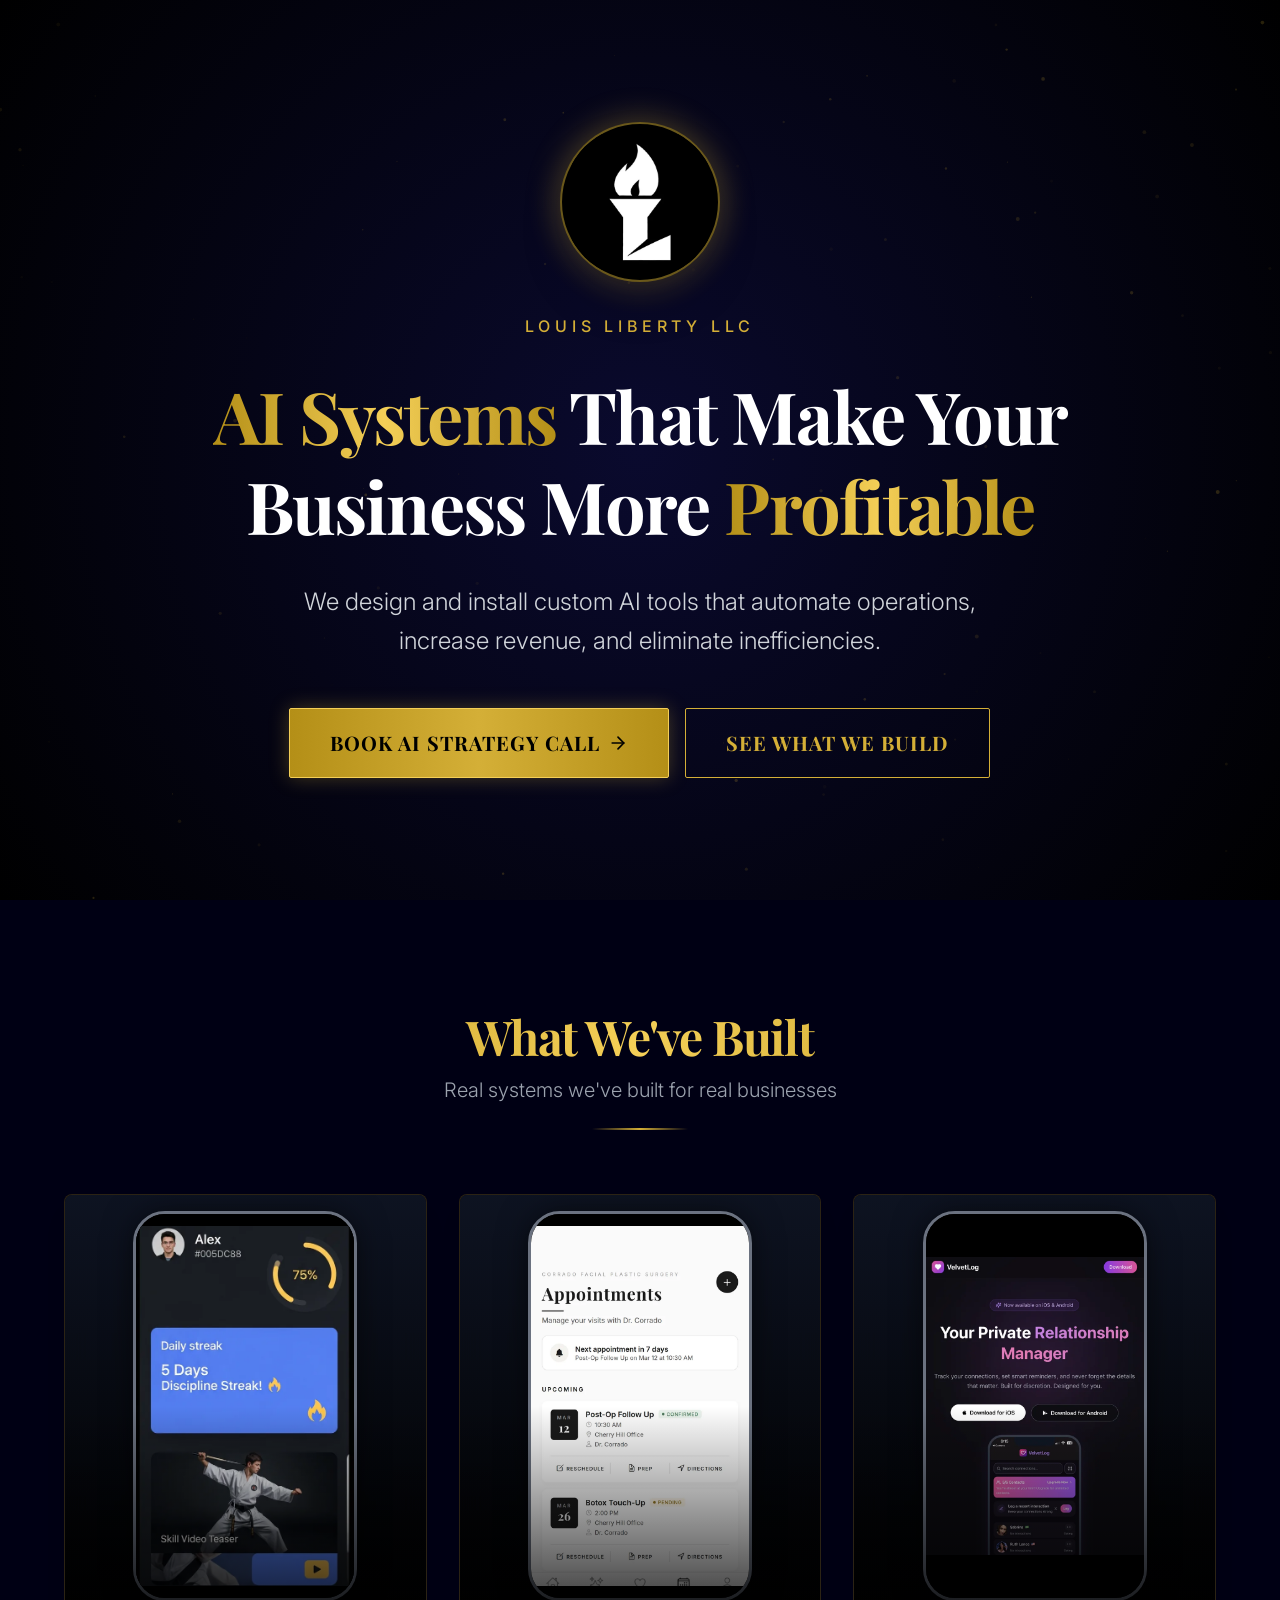
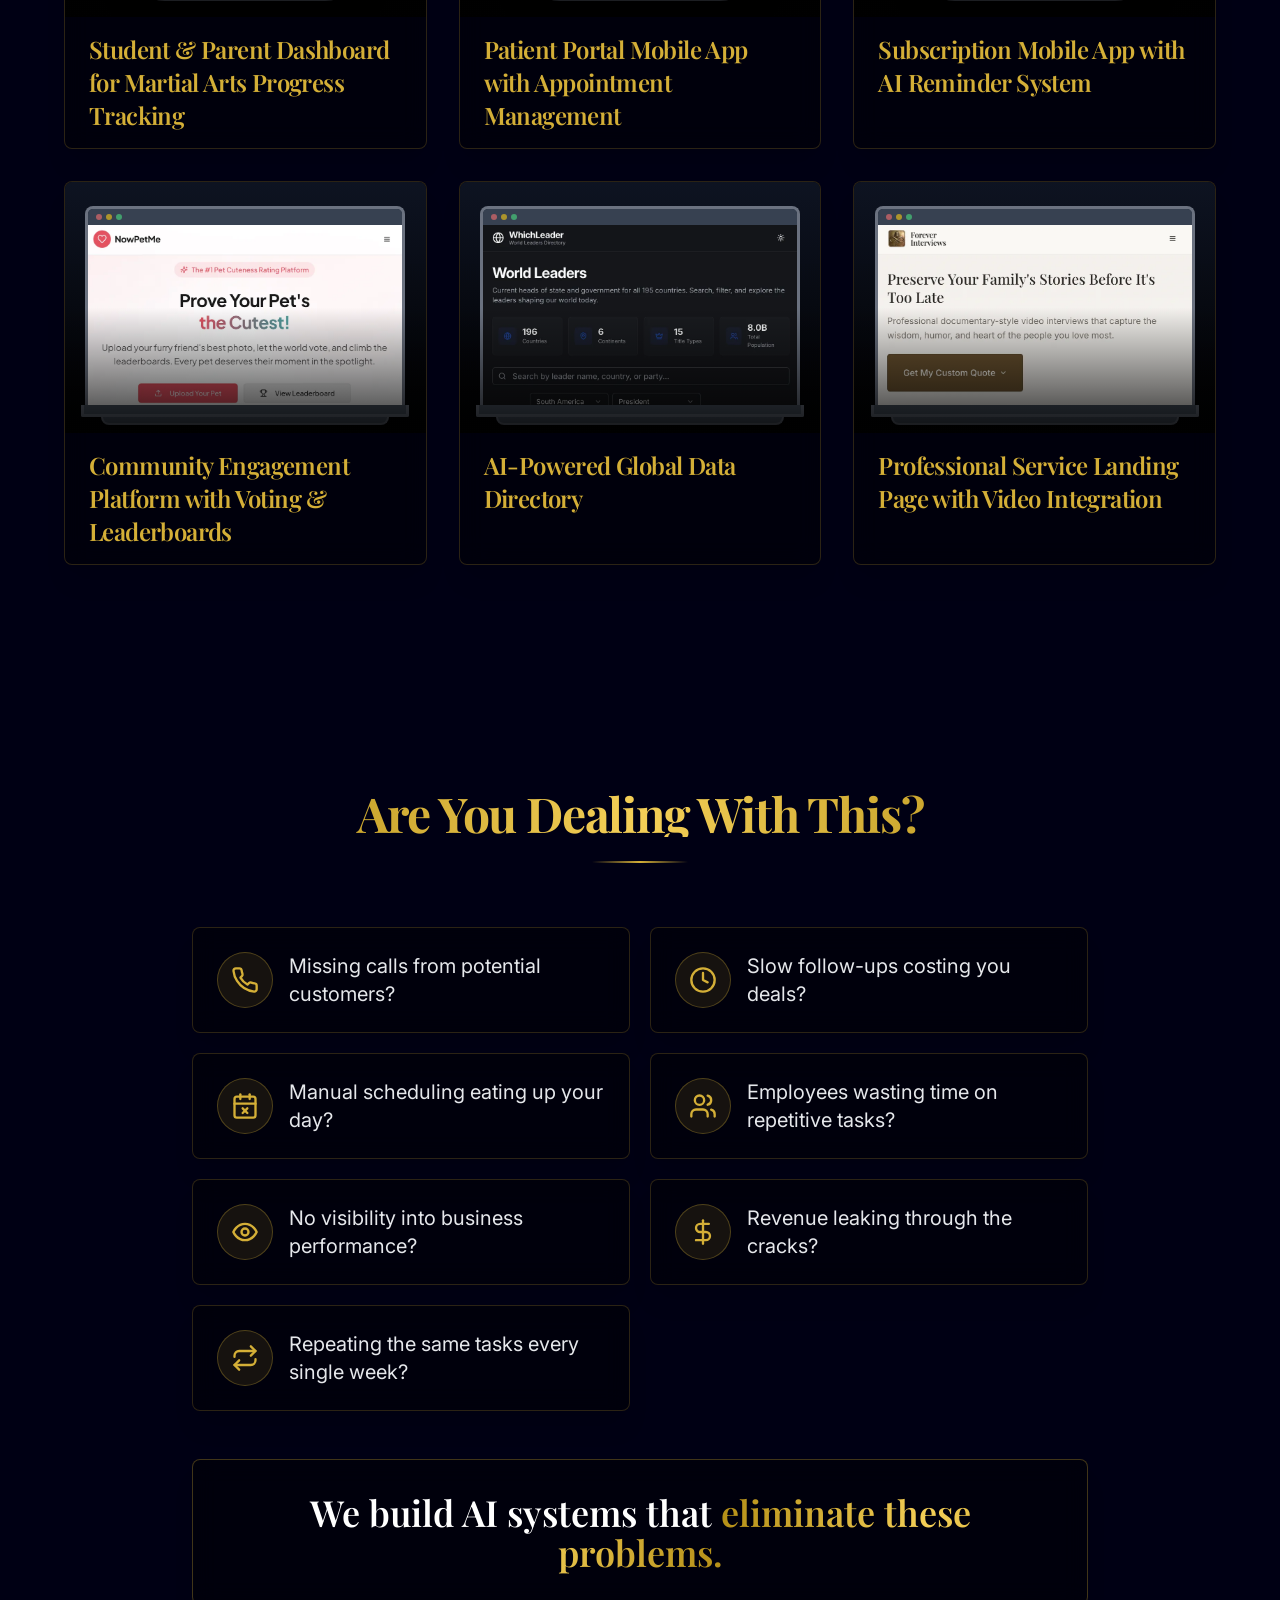
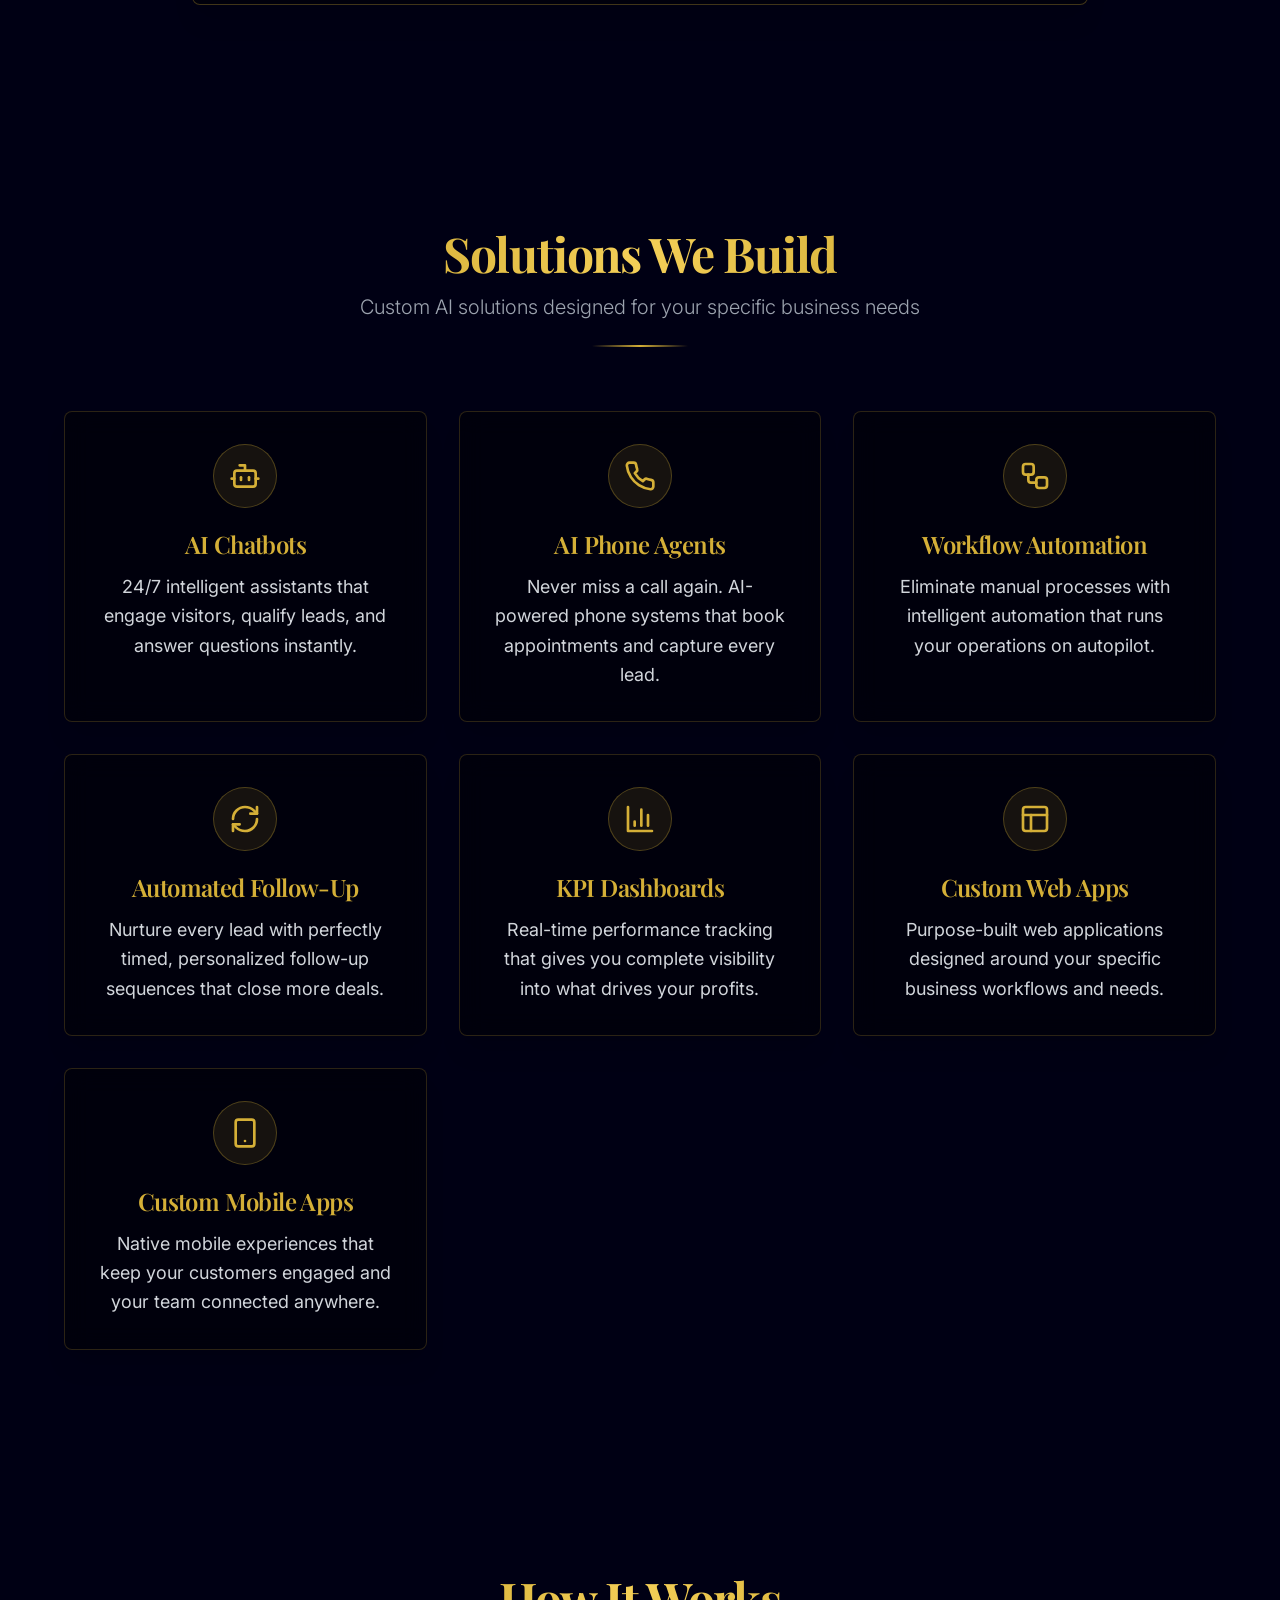
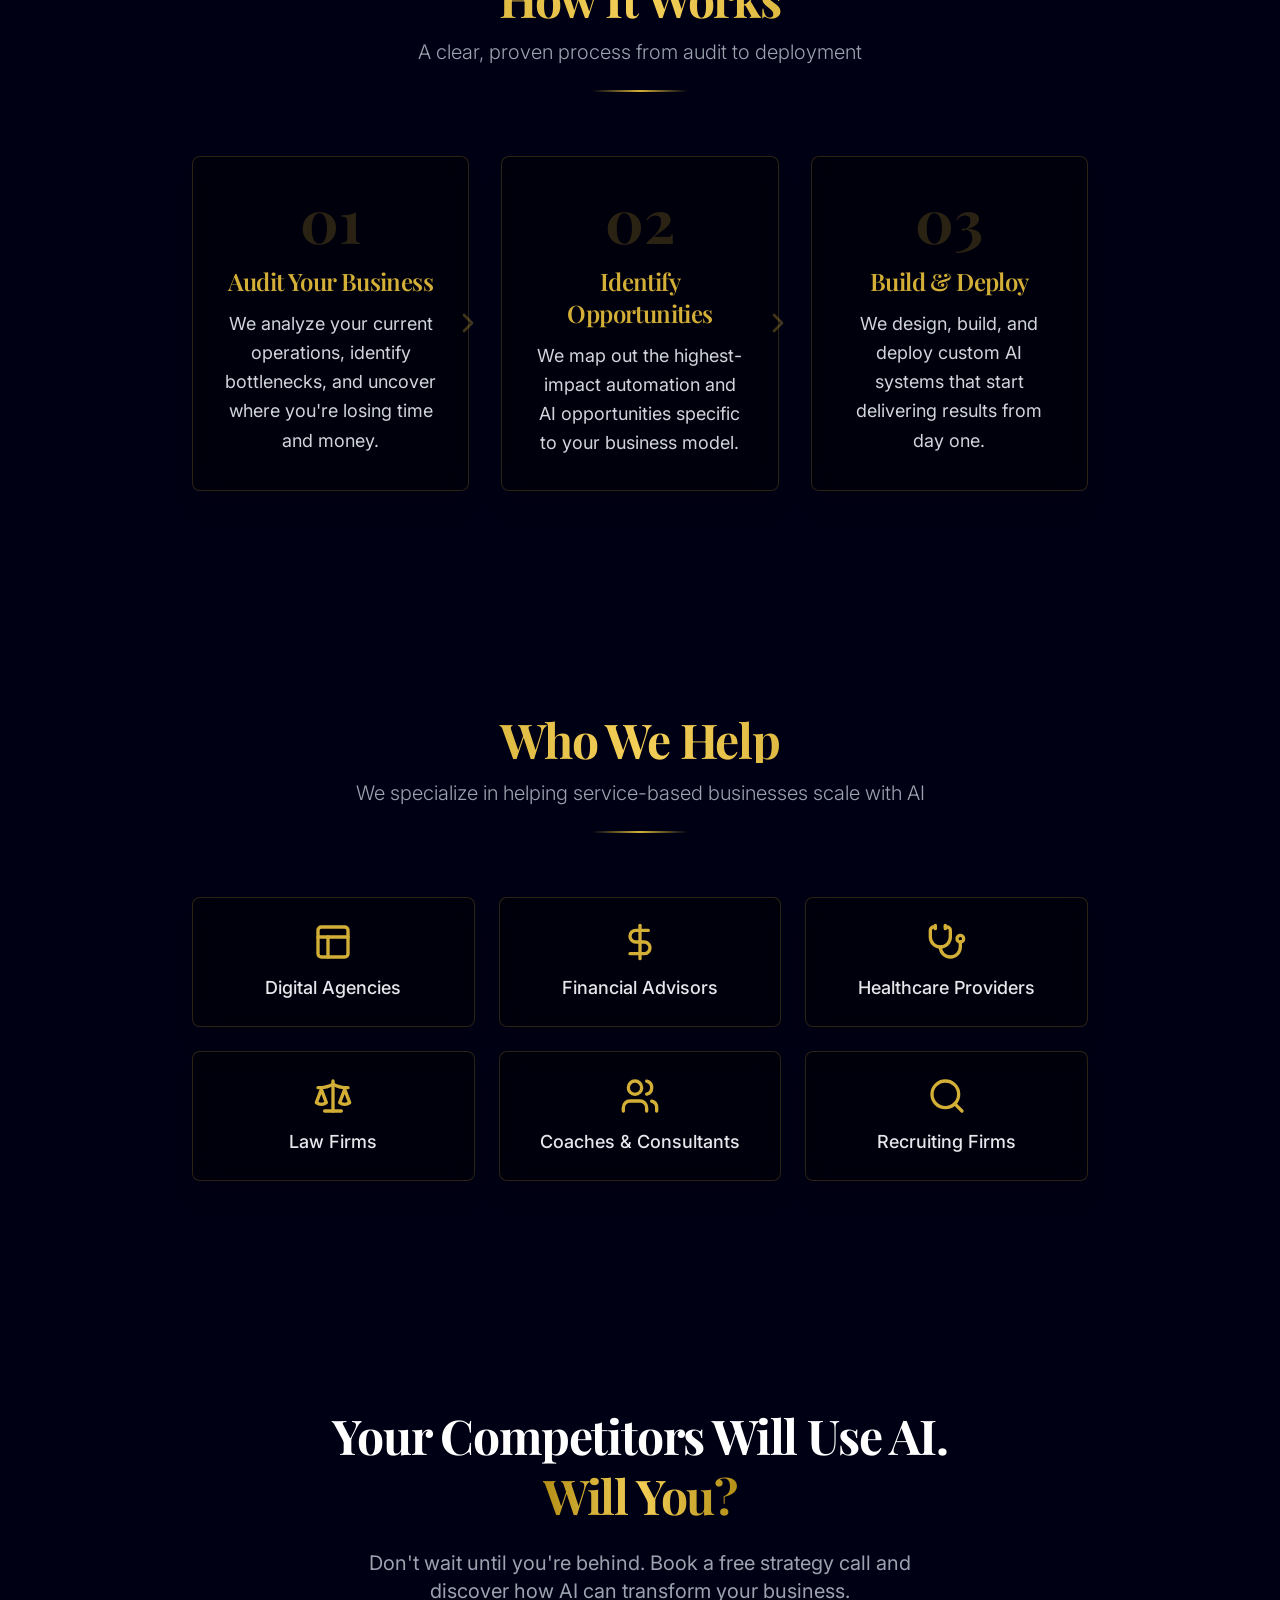
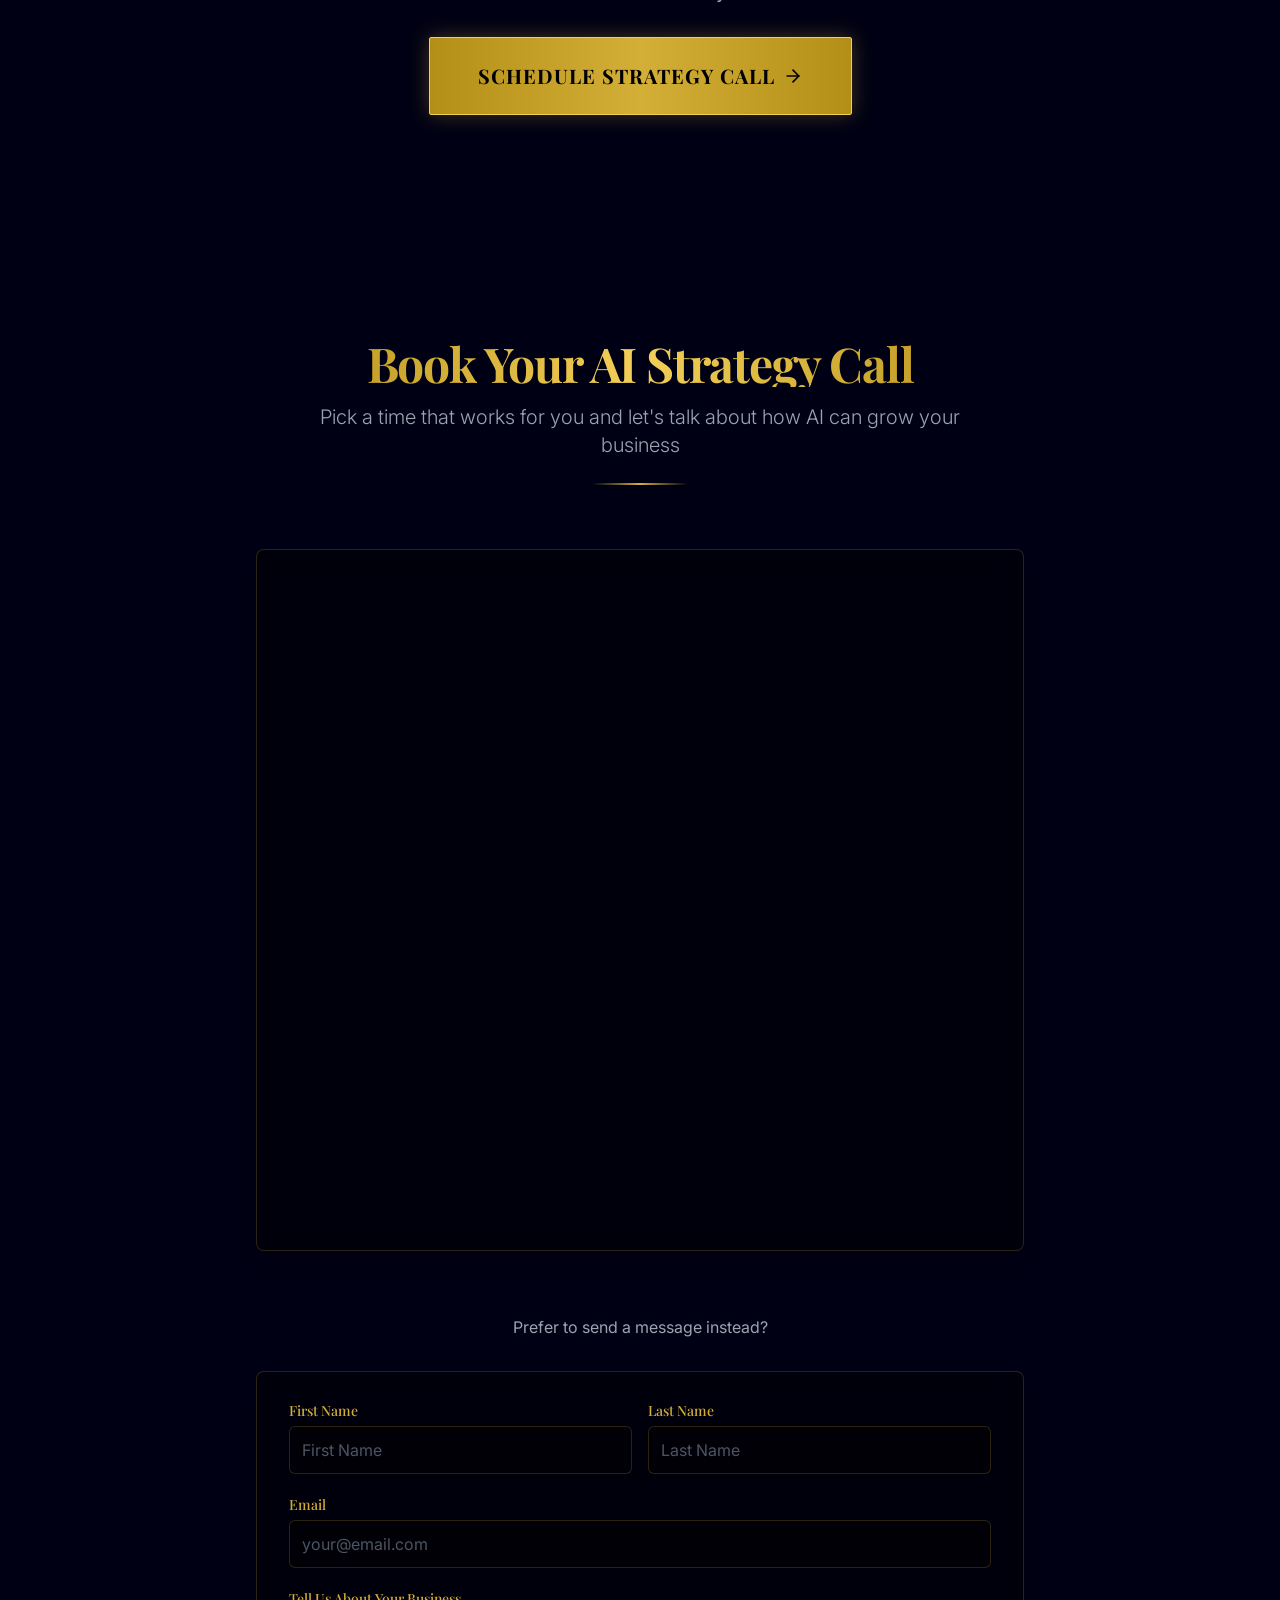
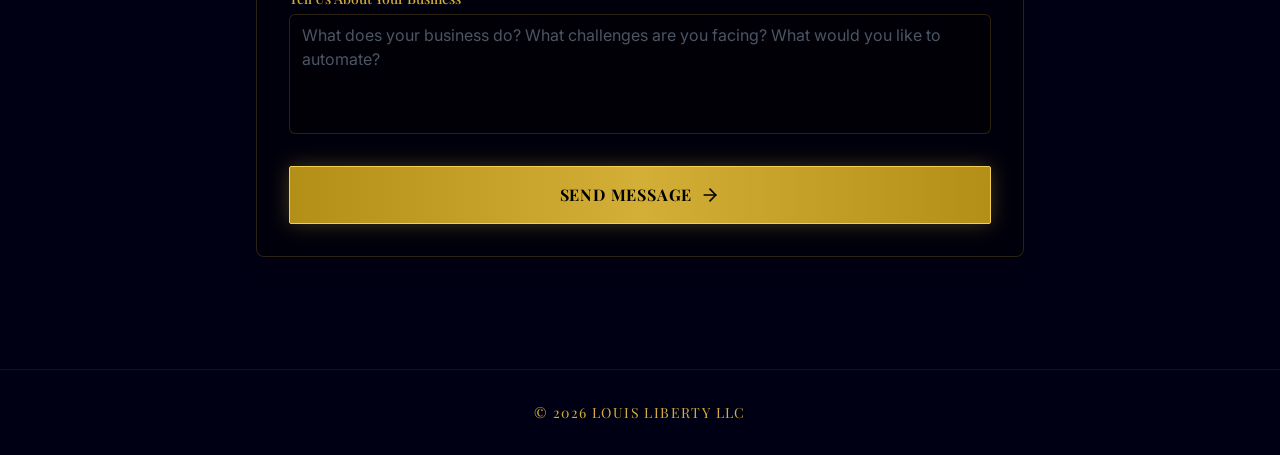
==== commit 00854cae: "Trim unused code - Remove unused "stagger" class from index.html - Drop italic Playfair font that no" ====
--- a/index.html
+++ b/index.html
@@ -17,7 +17,7 @@
   <script>document.documentElement.classList.add("js")</script>
   <link rel="preconnect" href="https://fonts.googleapis.com">
   <link rel="preconnect" href="https://fonts.gstatic.com" crossorigin>
-  <link href="https://fonts.googleapis.com/css2?family=Inter:wght@300;400;500;600&family=Playfair+Display:ital,wght@0,400;0,600;0,700;1,400&display=swap" rel="stylesheet">
+  <link href="https://fonts.googleapis.com/css2?family=Inter:wght@300;400;500;600&family=Playfair+Display:wght@400;600;700&display=swap" rel="stylesheet">
   <link href="https://assets.calendly.com/assets/external/widget.css" rel="stylesheet">
   <link href="/assets/css/styles.css" rel="stylesheet">
   <script src="https://assets.calendly.com/assets/external/widget.js" async></script>
@@ -54,7 +54,7 @@
   <main>
     <!-- HERO -->
     <section class="hero">
-      <div class="hero-inner stagger" data-animate="load">
+      <div class="hero-inner" data-animate="load">
         <div class="logo-wrap reveal">
           <div class="logo-glow"></div>
           <div class="logo-circle">
@@ -82,7 +82,7 @@
 
     <!-- PORTFOLIO -->
     <section id="portfolio" class="section">
-      <div class="container-6xl stagger" data-animate>
+      <div class="container-6xl" data-animate>
         <div class="section-heading reveal">
           <h2 class="text-gold">What We've Built</h2>
           <p>Real systems we've built for real businesses</p>
@@ -170,7 +170,7 @@
 
     <!-- PROBLEMS -->
     <section class="section">
-      <div class="container-4xl stagger" data-animate>
+      <div class="container-4xl" data-animate>
         <div class="section-heading reveal">
           <h2 class="text-gold">Are You Dealing With This?</h2>
           <div class="heading-rule"></div>
@@ -194,7 +194,7 @@
 
     <!-- SOLUTIONS -->
     <section class="section">
-      <div class="container-6xl stagger" data-animate>
+      <div class="container-6xl" data-animate>
         <div class="section-heading reveal">
           <h2 class="text-gold">Solutions We Build</h2>
           <p>Custom AI solutions designed for your specific business needs</p>
@@ -215,7 +215,7 @@
 
     <!-- HOW IT WORKS -->
     <section class="section">
-      <div class="container-4xl stagger" data-animate>
+      <div class="container-4xl" data-animate>
         <div class="section-heading reveal">
           <h2 class="text-gold">How It Works</h2>
           <p>A clear, proven process from audit to deployment</p>
@@ -246,7 +246,7 @@
 
     <!-- INDUSTRIES -->
     <section class="section">
-      <div class="container-4xl stagger" data-animate>
+      <div class="container-4xl" data-animate>
         <div class="section-heading reveal">
           <h2 class="text-gold">Who We Help</h2>
           <p>We specialize in helping service-based businesses scale with AI</p>
@@ -266,7 +266,7 @@
 
     <!-- CTA -->
     <section class="section">
-      <div class="container-3xl center stagger" data-animate>
+      <div class="container-3xl center" data-animate>
         <h2 class="cta-title reveal">Your Competitors Will Use AI.<br><span class="text-gold">Will You?</span></h2>
         <p class="cta-sub reveal">Don't wait until you're behind. Book a free strategy call and discover how AI can transform your business.</p>
         <div class="reveal">
@@ -280,7 +280,7 @@
 
     <!-- CONTACT -->
     <section id="contact" class="section">
-      <div class="container-3xl stagger" data-animate>
+      <div class="container-3xl" data-animate>
         <div class="section-heading reveal">
           <h2 class="text-gold">Book Your AI Strategy Call</h2>
           <p>Pick a time that works for you and let's talk about how AI can grow your business</p>
--- a/assets/css/styles.css
+++ b/assets/css/styles.css
@@ -15,7 +15,6 @@
   --gray-600: #4b5563;
   --gray-700: #374151;
   --gray-800: #1f2937;
-  --gray-900: #111827;
   --red-400: #f87171;
   --radius: 0.5rem;
   --font-sans: 'Inter', system-ui, -apple-system, 'Segoe UI', sans-serif;
